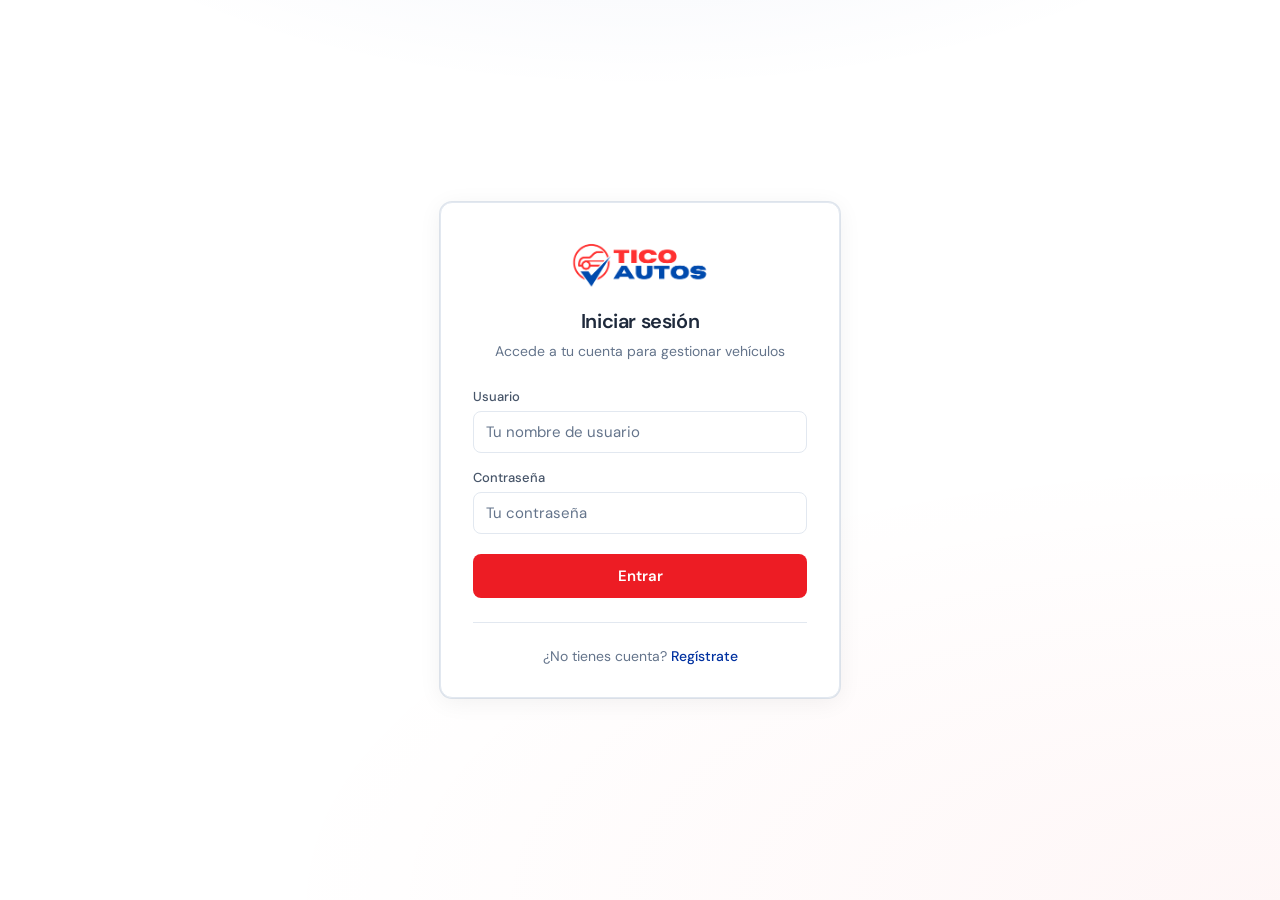
==== index.html @ fa7a58cb "feat: separar módulos de vehículos por funcionalidad" ====
<!DOCTYPE html>
<html lang="es">
<head>
  <meta charset="UTF-8">
  <meta name="viewport" content="width=device-width, initial-scale=1">

  <title>TicoAutos - Inicio</title>
  
  <link rel="stylesheet" href="css/styles.css">
  <script>
    (function () {
      const token = localStorage.getItem('authToken');
      if (!token) {
        window.location.replace('pages/login.html');
      }
    })();
  </script>
  
</head>
<body>
  <div class="app-shell">
    <header class="app-header">
      <div class="app-header-inner">
        <a href="index.html" class="app-brand">
          <img src="assets/TicoAutos_Logo.png" alt="TicoAutos" class="app-brand-logo">
        </a>
        <nav class="app-nav" id="appNav">
          <a href="index.html" class="nav-active">Inicio</a>
          <a href="pages/crear-vehiculo.html">Crear vehículo</a>
          <a href="pages/registro.html">Registro</a>
          <a href="pages/login.html">Iniciar sesión</a>
        </nav>
      </div>
    </header>

    <main class="app-main dashboard-main">
      <section class="dashboard-hero">
        <h1 class="dashboard-hero-title">Bienvenido a TicoAutos</h1>
        <p class="dashboard-hero-subtitle">
          Gestiona tu flota de vehículos de forma sencilla. Registra marcas y modelos,
          consulta el listado y mantén todo organizado en un solo lugar.
        </p>
        <a href="pages/crear-vehiculo.html" class="btn btn-primary btn-cta">
          Crear vehículo
        </a>
      </section>

      <section class="dashboard-cards">
        <div class="dashboard-card">
          <div class="dashboard-card-icon" aria-hidden="true">🚗</div>
          <h3 class="dashboard-card-title">Vehículos</h3>
          <p class="dashboard-card-desc">Registra y consulta todos tus vehículos desde un solo lugar.</p>
          <a href="pages/vehiculos.html" class="dashboard-card-link">Ir a vehículos →</a>
        </div>
        <div class="dashboard-card">
          <div class="dashboard-card-icon" aria-hidden="true">📋</div>
          <h3 class="dashboard-card-title">Listado</h3>
          <p class="dashboard-card-desc">Revisa el listado completo de vehículos registrados.</p>
          <a href="pages/listado.html" class="dashboard-card-link">Ver listado →</a>
        </div>
        <div class="dashboard-card">
          <div class="dashboard-card-icon" aria-hidden="true">➕</div>
          <h3 class="dashboard-card-title">Agregar nuevo</h3>
          <p class="dashboard-card-desc">Añade un vehículo indicando marca y modelo.</p>
          <a href="pages/crear-vehiculo.html" class="dashboard-card-link">Crear vehículo →</a>
        </div>
      </section>

      <section class="dashboard-info card">
        <h2 class="card-title">¿Cómo empezar?</h2>
        <ol class="dashboard-steps">
          <li><strong>Inicia sesión</strong> o regístrate si aún no tienes cuenta.</li>
          <li>Entra en <strong>Crear vehículo</strong> desde el menú o el botón de arriba.</li>
          <li>Completa marca y modelo y guarda. Tu vehículo aparecerá en el listado.</li>
        </ol>
      </section>
    </main>
  </div>

  <script>
    document.addEventListener('DOMContentLoaded', () => {
      const authToken = localStorage.getItem('authToken');
      const authUser = localStorage.getItem('authUser');
      const nav = document.getElementById('appNav');
      if (authToken && authUser) {
        nav.innerHTML = '<a href="index.html" class="nav-active">Inicio</a><a href="pages/crear-vehiculo.html">Crear vehículo</a><a href="#" id="logoutLink" class="nav-logout">Cerrar sesión</a>';
        document.getElementById('logoutLink').addEventListener('click', e => {
          e.preventDefault();
          localStorage.removeItem('authUser');
          localStorage.removeItem('authToken');
          window.location.href = 'pages/login.html';
        });
      } else {
        localStorage.removeItem('authUser');
        localStorage.removeItem('authToken');
        window.location.replace('pages/login.html');
      }
    });
  </script>
</body>
</html>
---- css/styles.css ----
@import url('https://fonts.googleapis.com/css2?family=DM+Sans:ital,opsz,wght@0,9..40,300;0,9..40,400;0,9..40,500;0,9..40,600;0,9..40,700&display=swap');

:root {
  /* Logo: rojo #ed1c24, azul #0031a0 */
  --bg-page: #ffffff;
  --bg-surface: #ffffff;
  --bg-elevated: #f8fafc;
  --text-primary: #1e293b;
  --text-secondary: #475569;
  --text-muted: #64748b;
  --accent: #ed1c24;
  --accent-hover: #c4181e;
  --accent-blue: #0031a0;
  --accent-blue-hover: #002670;
  --accent-muted: rgba(237, 28, 36, 0.1);
  --accent-blue-muted: rgba(0, 49, 160, 0.08);
  --border: #e2e8f0;
  --border-focus: #0031a0;
  --shadow-sm: 0 1px 3px rgba(0, 0, 0, 0.06);
  --shadow-md: 0 4px 12px rgba(0, 0, 0, 0.08);
  --radius-sm: 6px;
  --radius-md: 10px;
  --radius-lg: 14px;
  --font-sans: 'DM Sans', -apple-system, BlinkMacSystemFont, sans-serif;
}

*,
*::before,
*::after {
  box-sizing: border-box;
}

body {
  margin: 0;
  font-family: var(--font-sans);
  font-size: 15px;
  line-height: 1.5;
  color: var(--text-primary);
  background-color: var(--bg-page);
  min-height: 100vh;
  -webkit-font-smoothing: antialiased;
}

/* ----- App shell ----- */
.app-shell {
  display: flex;
  flex-direction: column;
  min-height: 100vh;
}

/* ----- Header / Nav ----- */
.app-header {
  background: var(--bg-surface);
  border-bottom: 1px solid var(--border);
  padding: 0.75rem 1.5rem;
  position: sticky;
  top: 0;
  z-index: 100;
  box-shadow: var(--shadow-sm);
}

.app-header-inner {
  max-width: 1200px;
  margin: 0 auto;
  display: flex;
  align-items: center;
  justify-content: space-between;
}

.app-brand {
  display: flex;
  align-items: center;
  text-decoration: none;
}

.app-brand-logo {
  height: 40px;
  width: auto;
  display: block;
  object-fit: contain;
}

.app-brand:hover .app-brand-logo {
  opacity: 0.9;
}

.app-nav {
  display: flex;
  align-items: center;
  gap: 0.25rem;
}

.app-nav a {
  color: var(--text-secondary);
  text-decoration: none;
  padding: 0.5rem 0.75rem;
  border-radius: var(--radius-sm);
  font-size: 0.9rem;
  font-weight: 500;
  transition: color 0.15s, background 0.15s;
}

.app-nav a:hover {
  color: var(--accent-blue);
  background: var(--accent-blue-muted);
}

.app-nav .nav-logout {
  color: var(--text-muted);
}

.app-nav .nav-logout:hover {
  color: #f87171;
  background: rgba(248, 113, 113, 0.12);
}

/* ----- Main content ----- */
.app-main {
  flex: 1;
  max-width: 1200px;
  margin: 0 auto;
  width: 100%;
  padding: 1.5rem;
}

/* ----- Page title ----- */
.page-title {
  font-size: 1.5rem;
  font-weight: 600;
  color: var(--text-primary);
  margin: 0 0 1.5rem;
  letter-spacing: -0.02em;
}

/* ----- Cards ----- */
.card {
  background: var(--bg-surface);
  border-radius: var(--radius-md);
  border: 1px solid var(--border);
  box-shadow: var(--shadow-sm);
  padding: 1.5rem;
  margin-bottom: 1.5rem;
}

.card-title {
  font-size: 1rem;
  font-weight: 600;
  color: var(--text-primary);
  margin: 0 0 1rem;
}

/* ----- Forms ----- */
.form-group {
  margin-bottom: 1rem;
}

.form-group:last-of-type {
  margin-bottom: 1.25rem;
}

.form-label {
  display: block;
  font-size: 0.8125rem;
  font-weight: 500;
  color: var(--text-secondary);
  margin-bottom: 0.375rem;
}

.form-input,
.form-select {
  width: 100%;
  padding: 0.625rem 0.75rem;
  font-family: inherit;
  font-size: 0.9375rem;
  color: var(--text-primary);
  background: var(--bg-page);
  border: 1px solid var(--border);
  border-radius: var(--radius-sm);
  transition: border-color 0.15s, box-shadow 0.15s;
}

.form-input:hover,
.form-select:hover {
  border-color: #94a3b8;
}

.form-input:focus,
.form-select:focus {
  outline: none;
  border-color: var(--border-focus);
  box-shadow: 0 0 0 3px var(--accent-blue-muted);
}

.form-input::placeholder {
  color: var(--text-muted);
}

.btn {
  display: inline-flex;
  align-items: center;
  justify-content: center;
  padding: 0.625rem 1rem;
  font-family: inherit;
  font-size: 0.9375rem;
  font-weight: 500;
  border: none;
  border-radius: var(--radius-sm);
  cursor: pointer;
  transition: background 0.15s, transform 0.05s;
}

.btn:active {
  transform: scale(0.98);
}

.btn-primary {
  background: var(--accent);
  color: #fff;
  width: 100%;
  font-weight: 600;
}

.btn-primary:hover {
  background: var(--accent-hover);
}

.btn-danger {
  background: #dc2626;
  color: #fff;
}

.btn-danger:hover {
  background: #b91c1c;
}

.btn-secondary {
  background: var(--accent-blue);
  color: #fff;
}

.btn-secondary:hover {
  background: var(--accent-blue-hover);
}

.btn-sm {
  width: auto;
  padding: 0.4rem 0.7rem;
  font-size: 0.8rem;
}

/* ----- Lista de autos ----- */
.autos-list {
  list-style: none;
  padding: 0;
  margin: 0;
}

.autos-list li {
  display: flex;
  align-items: center;
  justify-content: space-between;
  padding: 0.875rem 1rem;
  background: var(--bg-elevated);
  border: 1px solid var(--border);
  border-radius: var(--radius-sm);
  margin-bottom: 0.5rem;
  font-size: 0.9375rem;
  color: var(--text-primary);
  transition: border-color 0.15s, box-shadow 0.15s;
}

.auto-item {
  gap: 0.875rem;
}

.auto-actions {
  display: flex;
  align-items: center;
  gap: 0.5rem;
  flex-wrap: wrap;
}

.autos-list li:hover {
  border-color: rgba(0, 49, 160, 0.25);
  box-shadow: 0 0 0 1px var(--accent-blue-muted);
}

.autos-list li:last-child {
  margin-bottom: 0;
}

.autos-list .auto-info {
  font-weight: 500;
  color: var(--text-secondary);
}

.autos-list .auto-meta {
  display: block;
  font-size: 0.8125rem;
  color: var(--text-muted);
  margin-top: 0.2rem;
}

.auto-status {
  display: inline-block;
  margin-top: 0.375rem;
  padding: 0.15rem 0.5rem;
  border-radius: 999px;
  font-size: 0.75rem;
  font-weight: 600;
}

.status-available {
  color: #036b3f;
  background: rgba(22, 163, 74, 0.12);
}

.status-sold {
  color: #9f1239;
  background: rgba(244, 63, 94, 0.14);
}

.empty-state {
  text-align: center;
  padding: 2rem;
  color: var(--text-muted);
  font-size: 0.9375rem;
  border: 1px dashed var(--border);
  border-radius: var(--radius-md);
  background: var(--bg-page);
}

/* ----- Nav active ----- */
.app-nav a.nav-active {
  color: var(--accent-blue);
  background: var(--accent-blue-muted);
}

.section-hint {
  margin: -0.25rem 0 1rem;
  font-size: 0.8125rem;
  color: var(--text-muted);
}

.form-feedback {
  margin: 0 0 0.875rem;
  min-height: 1.25rem;
  font-size: 0.8125rem;
  color: var(--accent);
}

/* ----- Dashboard ----- */
.dashboard-main {
  padding-top: 0.5rem;
}

.dashboard-hero {
  text-align: center;
  padding: 2.5rem 1rem 2rem;
  margin-bottom: 2rem;
  background: linear-gradient(180deg, var(--bg-elevated) 0%, var(--bg-page) 100%);
  border-radius: var(--radius-lg);
  border: 1px solid var(--border);
}

.dashboard-hero-title {
  font-size: 1.75rem;
  font-weight: 700;
  color: var(--text-primary);
  margin: 0 0 0.75rem;
  letter-spacing: -0.03em;
}

.dashboard-hero-subtitle {
  font-size: 1rem;
  color: var(--text-secondary);
  max-width: 520px;
  margin: 0 auto 1.5rem;
  line-height: 1.6;
}

.btn-cta {
  width: auto;
  padding: 0.75rem 1.5rem;
  font-size: 1rem;
}

.dashboard-cards {
  display: grid;
  grid-template-columns: repeat(auto-fit, minmax(240px, 1fr));
  gap: 1.25rem;
  margin-bottom: 2rem;
}

.dashboard-card {
  background: var(--bg-surface);
  border: 1px solid var(--border);
  border-radius: var(--radius-md);
  padding: 1.5rem;
  box-shadow: var(--shadow-sm);
  transition: border-color 0.15s, box-shadow 0.15s;
}

.dashboard-card:hover {
  border-color: var(--accent-blue);
  box-shadow: var(--shadow-md);
}

.dashboard-card-icon {
  font-size: 2rem;
  margin-bottom: 0.75rem;
}

.dashboard-card-title {
  font-size: 1.0625rem;
  font-weight: 600;
  color: var(--text-primary);
  margin: 0 0 0.5rem;
}

.dashboard-card-desc {
  font-size: 0.875rem;
  color: var(--text-secondary);
  margin: 0 0 1rem;
  line-height: 1.5;
}

.dashboard-card-link {
  font-size: 0.875rem;
  font-weight: 500;
  color: var(--accent-blue);
  text-decoration: none;
}

.dashboard-card-link:hover {
  text-decoration: underline;
}

.dashboard-steps {
  margin: 0;
  padding-left: 1.25rem;
  color: var(--text-secondary);
  line-height: 1.8;
}

.dashboard-steps li {
  margin-bottom: 0.5rem;
}

/* ----- Form row (grid) ----- */
.form-row {
  display: grid;
  grid-template-columns: 1fr 1fr;
  gap: 1rem;
}

@media (max-width: 520px) {
  .form-row {
    grid-template-columns: 1fr;
  }
}
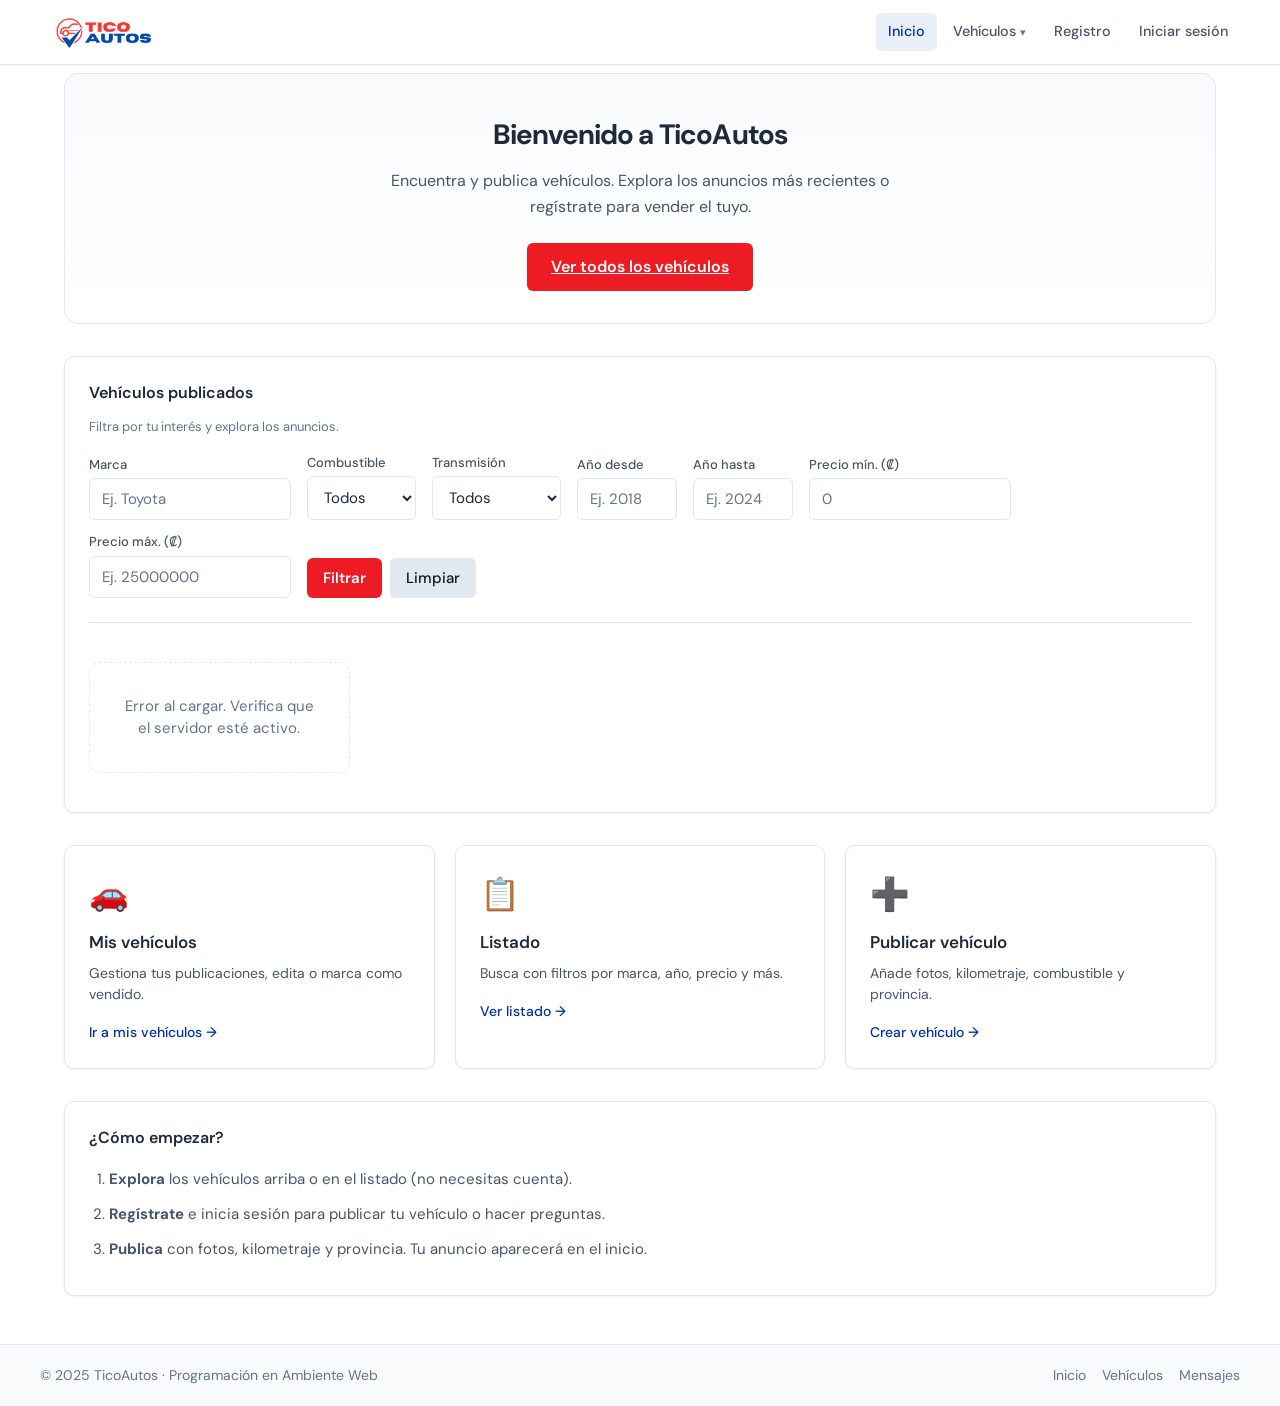
==== commit 11f318b4: "Primer commit: Agrega archivos nuevos para la interfaz grafica y estilos" ====
--- a/index.html
+++ b/index.html
@@ -7,15 +7,6 @@
   <title>TicoAutos - Inicio</title>
   
   <link rel="stylesheet" href="css/styles.css">
-  <script>
-    (function () {
-      const token = localStorage.getItem('authToken');
-      if (!token) {
-        window.location.replace('pages/login.html');
-      }
-    })();
-  </script>
-  
 </head>
 <body>
   <div class="app-shell">
@@ -24,12 +15,7 @@
         <a href="index.html" class="app-brand">
           <img src="assets/TicoAutos_Logo.png" alt="TicoAutos" class="app-brand-logo">
         </a>
-        <nav class="app-nav" id="appNav">
-          <a href="index.html" class="nav-active">Inicio</a>
-          <a href="pages/crear-vehiculo.html">Crear vehículo</a>
-          <a href="pages/registro.html">Registro</a>
-          <a href="pages/login.html">Iniciar sesión</a>
-        </nav>
+        <nav class="app-nav" id="appNav"></nav>
       </div>
     </header>
 
@@ -37,31 +23,89 @@
       <section class="dashboard-hero">
         <h1 class="dashboard-hero-title">Bienvenido a TicoAutos</h1>
         <p class="dashboard-hero-subtitle">
-          Gestiona tu flota de vehículos de forma sencilla. Registra marcas y modelos,
-          consulta el listado y mantén todo organizado en un solo lugar.
+          Encuentra y publica vehículos. Explora los anuncios más recientes o regístrate para vender el tuyo.
         </p>
-        <a href="pages/crear-vehiculo.html" class="btn btn-primary btn-cta">
-          Crear vehículo
-        </a>
+        <a href="pages/listado.html" class="btn btn-primary btn-cta" id="heroCta">Ver todos los vehículos</a>
+      </section>
+
+      <section class="dashboard-vehicles card">
+        <h2 class="card-title">Vehículos publicados</h2>
+        <p class="section-hint">Filtra por tu interés y explora los anuncios.</p>
+
+        <div class="dashboard-filters" id="dashboardFilters">
+          <form id="filterForm" class="dashboard-filters-form">
+            <div class="dashboard-filters-row">
+              <div class="form-group">
+                <label class="form-label" for="fMarca">Marca</label>
+                <input type="text" id="fMarca" class="form-input" placeholder="Ej. Toyota">
+              </div>
+              <div class="form-group">
+                <label class="form-label" for="fCombustible">Combustible</label>
+                <select id="fCombustible" class="form-select">
+                  <option value="">Todos</option>
+                  <option value="gasolina">Gasolina</option>
+                  <option value="diesel">Diesel</option>
+                  <option value="hibrido">Híbrido</option>
+                  <option value="electrico">Eléctrico</option>
+                </select>
+              </div>
+              <div class="form-group">
+                <label class="form-label" for="fTransmision">Transmisión</label>
+                <select id="fTransmision" class="form-select">
+                  <option value="">Todos</option>
+                  <option value="automatico">Automático</option>
+                  <option value="manual">Manual</option>
+                </select>
+              </div>
+              <div class="form-group">
+                <label class="form-label" for="fMinAnio">Año desde</label>
+                <input type="number" id="fMinAnio" class="form-input" placeholder="Ej. 2018" min="1900" max="2100">
+              </div>
+              <div class="form-group">
+                <label class="form-label" for="fMaxAnio">Año hasta</label>
+                <input type="number" id="fMaxAnio" class="form-input" placeholder="Ej. 2024" min="1900" max="2100">
+              </div>
+              <div class="form-group">
+                <label class="form-label" for="fMinPrecio">Precio mín. (₡)</label>
+                <input type="number" id="fMinPrecio" class="form-input" placeholder="0" min="0">
+              </div>
+              <div class="form-group">
+                <label class="form-label" for="fMaxPrecio">Precio máx. (₡)</label>
+                <input type="number" id="fMaxPrecio" class="form-input" placeholder="Ej. 25000000" min="0">
+              </div>
+              <div class="form-group dashboard-filters-actions">
+                <button type="submit" class="btn btn-primary">Filtrar</button>
+                <button type="button" id="clearFiltersBtn" class="btn btn-light">Limpiar</button>
+              </div>
+            </div>
+          </form>
+        </div>
+
+        <div id="vehiculosInicio" class="dashboard-vehicles-grid">
+          <p class="dashboard-vehicles-loading" id="vehiculosInicioLoading">Cargando vehículos...</p>
+        </div>
+        <p class="dashboard-vehicles-more" id="vehiculosInicioMore" style="display: none;">
+          <a href="pages/listado.html" class="btn btn-light">Ver listado completo</a>
+        </p>
       </section>
 
       <section class="dashboard-cards">
         <div class="dashboard-card">
           <div class="dashboard-card-icon" aria-hidden="true">🚗</div>
-          <h3 class="dashboard-card-title">Vehículos</h3>
-          <p class="dashboard-card-desc">Registra y consulta todos tus vehículos desde un solo lugar.</p>
-          <a href="pages/vehiculos.html" class="dashboard-card-link">Ir a vehículos →</a>
+          <h3 class="dashboard-card-title">Mis vehículos</h3>
+          <p class="dashboard-card-desc">Gestiona tus publicaciones, edita o marca como vendido.</p>
+          <a href="pages/vehiculos.html" class="dashboard-card-link">Ir a mis vehículos →</a>
         </div>
         <div class="dashboard-card">
           <div class="dashboard-card-icon" aria-hidden="true">📋</div>
           <h3 class="dashboard-card-title">Listado</h3>
-          <p class="dashboard-card-desc">Revisa el listado completo de vehículos registrados.</p>
+          <p class="dashboard-card-desc">Busca con filtros por marca, año, precio y más.</p>
           <a href="pages/listado.html" class="dashboard-card-link">Ver listado →</a>
         </div>
         <div class="dashboard-card">
           <div class="dashboard-card-icon" aria-hidden="true">➕</div>
-          <h3 class="dashboard-card-title">Agregar nuevo</h3>
-          <p class="dashboard-card-desc">Añade un vehículo indicando marca y modelo.</p>
+          <h3 class="dashboard-card-title">Publicar vehículo</h3>
+          <p class="dashboard-card-desc">Añade fotos, kilometraje, combustible y provincia.</p>
           <a href="pages/crear-vehiculo.html" class="dashboard-card-link">Crear vehículo →</a>
         </div>
       </section>
@@ -69,33 +113,153 @@
       <section class="dashboard-info card">
         <h2 class="card-title">¿Cómo empezar?</h2>
         <ol class="dashboard-steps">
-          <li><strong>Inicia sesión</strong> o regístrate si aún no tienes cuenta.</li>
-          <li>Entra en <strong>Crear vehículo</strong> desde el menú o el botón de arriba.</li>
-          <li>Completa marca y modelo y guarda. Tu vehículo aparecerá en el listado.</li>
+          <li><strong>Explora</strong> los vehículos arriba o en el listado (no necesitas cuenta).</li>
+          <li><strong>Regístrate</strong> e inicia sesión para publicar tu vehículo o hacer preguntas.</li>
+          <li><strong>Publica</strong> con fotos, kilometraje y provincia. Tu anuncio aparecerá en el inicio.</li>
         </ol>
       </section>
     </main>
+
+    <footer class="app-footer">
+      <div class="app-footer-inner">
+        <p class="app-footer-copy">© 2025 TicoAutos · Programación en Ambiente Web</p>
+        <div class="app-footer-links">
+          <a href="index.html">Inicio</a>
+          <a href="pages/listado.html">Vehículos</a>
+          <a href="pages/inbox.html">Mensajes</a>
+        </div>
+      </div>
+    </footer>
   </div>
 
   <script>
+    const API_BASE = 'http://localhost:3000/api';
+    const API_ORIGIN = 'http://localhost:3000';
+    const AUTH_TOKEN_KEY = 'authToken';
+    const AUTH_USER_KEY = 'authUser';
+
     document.addEventListener('DOMContentLoaded', () => {
-      const authToken = localStorage.getItem('authToken');
-      const authUser = localStorage.getItem('authUser');
+      const authToken = localStorage.getItem(AUTH_TOKEN_KEY);
+      const authUser = localStorage.getItem(AUTH_USER_KEY);
       const nav = document.getElementById('appNav');
+      const heroCta = document.getElementById('heroCta');
+
+      const logoutIcon = '<svg xmlns="http://www.w3.org/2000/svg" width="20" height="20" viewBox="0 0 24 24" fill="none" stroke="currentColor" stroke-width="2" stroke-linecap="round" stroke-linejoin="round"><path d="M9 21H5a2 2 0 0 1-2-2V5a2 2 0 0 1 2-2h4"/><polyline points="16 17 21 12 16 7"/><line x1="21" y1="12" x2="9" y2="12"/></svg>';
       if (authToken && authUser) {
-        nav.innerHTML = '<a href="index.html" class="nav-active">Inicio</a><a href="pages/crear-vehiculo.html">Crear vehículo</a><a href="#" id="logoutLink" class="nav-logout">Cerrar sesión</a>';
+        nav.innerHTML = '<a href="index.html" class="nav-active">Inicio</a><div class="nav-dropdown"><span class="nav-dropdown-trigger">Vehículos</span><div class="nav-dropdown-menu"><a href="pages/vehiculos.html">Mis vehículos</a><a href="pages/crear-vehiculo.html">Crear vehículo</a><a href="pages/listado.html">Ver listado</a></div></div><a href="pages/inbox.html">Mensajes</a><a href="pages/perfil.html">Mi perfil</a><a href="#" id="logoutLink" class="nav-logout" title="Cerrar sesión" aria-label="Cerrar sesión">' + logoutIcon + '</a>';
+        if (heroCta) { heroCta.textContent = 'Crear vehículo'; heroCta.href = 'pages/crear-vehiculo.html'; }
         document.getElementById('logoutLink').addEventListener('click', e => {
           e.preventDefault();
-          localStorage.removeItem('authUser');
-          localStorage.removeItem('authToken');
+          localStorage.removeItem(AUTH_USER_KEY);
+          localStorage.removeItem(AUTH_TOKEN_KEY);
           window.location.href = 'pages/login.html';
         });
       } else {
-        localStorage.removeItem('authUser');
-        localStorage.removeItem('authToken');
-        window.location.replace('pages/login.html');
+        nav.innerHTML = '<a href="index.html" class="nav-active">Inicio</a><div class="nav-dropdown"><span class="nav-dropdown-trigger">Vehículos</span><div class="nav-dropdown-menu"><a href="pages/listado.html">Ver listado</a></div></div><a href="pages/registro.html">Registro</a><a href="pages/login.html">Iniciar sesión</a>';
       }
+
+      document.getElementById('filterForm').addEventListener('submit', function(e) {
+        e.preventDefault();
+        loadVehiculosInicio();
+      });
+      document.getElementById('clearFiltersBtn').addEventListener('click', function() {
+        document.getElementById('fMarca').value = '';
+        document.getElementById('fCombustible').value = '';
+        document.getElementById('fTransmision').value = '';
+        document.getElementById('fMinAnio').value = '';
+        document.getElementById('fMaxAnio').value = '';
+        document.getElementById('fMinPrecio').value = '';
+        document.getElementById('fMaxPrecio').value = '';
+        loadVehiculosInicio();
+      });
+
+      loadVehiculosInicio();
     });
+
+    function getFilterParams() {
+      const marca = document.getElementById('fMarca').value.trim();
+      const combustible = document.getElementById('fCombustible').value.trim();
+      const transmision = document.getElementById('fTransmision').value.trim();
+      const minAnio = document.getElementById('fMinAnio').value.trim();
+      const maxAnio = document.getElementById('fMaxAnio').value.trim();
+      const minPrecio = document.getElementById('fMinPrecio').value.trim();
+      const maxPrecio = document.getElementById('fMaxPrecio').value.trim();
+      const params = new URLSearchParams();
+      params.set('limit', '12');
+      params.set('page', '1');
+      if (marca) params.set('marca', marca);
+      if (combustible) params.set('tipoCombustible', combustible);
+      if (transmision) params.set('tipoTransmision', transmision);
+      if (minAnio) params.set('minAnio', minAnio);
+      if (maxAnio) params.set('maxAnio', maxAnio);
+      if (minPrecio) params.set('minPrecio', minPrecio);
+      if (maxPrecio) params.set('maxPrecio', maxPrecio);
+      return params.toString();
+    }
+
+    function escapeHtml(s) {
+      if (!s) return '';
+      const div = document.createElement('div');
+      div.textContent = s;
+      return div.innerHTML;
+    }
+
+    function formatNumber(n) {
+      if (n == null) return '0';
+      return Number(n).toLocaleString('es-CR');
+    }
+
+    async function loadVehiculosInicio() {
+      const container = document.getElementById('vehiculosInicio');
+      const more = document.getElementById('vehiculosInicioMore');
+      if (!container) return;
+
+      container.innerHTML = '<p class="dashboard-vehicles-loading" id="vehiculosInicioLoading">Cargando vehículos...</p>';
+      if (more) more.style.display = 'none';
+
+      const query = getFilterParams();
+      const url = API_BASE + '/autos' + (query ? '?' + query : '');
+
+      try {
+        const resp = await fetch(url);
+        const result = await resp.json().catch(() => ({}));
+        const loading = document.getElementById('vehiculosInicioLoading');
+        if (loading) loading.remove();
+
+        if (!resp.ok) {
+          container.innerHTML = '<p class="empty-state">No se pudieron cargar los vehículos. Comprueba que el backend esté en marcha.</p>';
+          return;
+        }
+        const autos = result.data || result.autos || [];
+
+        if (autos.length === 0) {
+          container.innerHTML = '<p class="empty-state">No hay vehículos que coincidan con los filtros. Prueba ampliando criterios o limpia los filtros.</p>';
+          return;
+        }
+
+        container.innerHTML = autos.map(auto => {
+          const id = auto._id || auto.id;
+          const fotoUrl = auto.fotos && auto.fotos[0] ? API_ORIGIN + auto.fotos[0] : null;
+          const owner = auto.owner_id?.nombre || auto.owner_id?.username || 'Anunciante';
+          return `<a href="pages/vehiculo.html?id=${id}" class="vehicle-card">
+            <div class="vehicle-card-img">${fotoUrl ? `<img src="${escapeHtml(fotoUrl)}" alt="">` : '<span class="vehicle-card-noimg">Sin foto</span>'}
+            </div>
+            <div class="vehicle-card-body">
+              <span class="vehicle-card-title">${escapeHtml(auto.marca || '')} ${escapeHtml(auto.modelo || '')}</span>
+              <span class="vehicle-card-meta">${auto.anio || ''} · ₡${formatNumber(auto.precio)} · ${escapeHtml(auto.estado || 'disponible')}</span>
+              <span class="vehicle-card-owner">${escapeHtml(String(owner))}</span>
+            </div>
+          </a>`;
+        }).join('');
+
+        if (autos.length >= 12 && more) more.style.display = 'block';
+      } catch (err) {
+        console.error(err);
+        const loading = document.getElementById('vehiculosInicioLoading');
+        if (loading) loading.remove();
+        container.innerHTML = '<p class="empty-state">Error al cargar. Verifica que el servidor esté activo.</p>';
+      }
+    }
   </script>
 </body>
 </html>
--- a/css/styles.css
+++ b/css/styles.css
@@ -107,11 +107,140 @@
 
 .app-nav .nav-logout {
   color: var(--text-muted);
+  display: inline-flex;
+  align-items: center;
+  justify-content: center;
+  padding: 0.5rem 0.75rem;
+  border: none;
+  background: transparent;
+  cursor: pointer;
+  font-size: 1.1rem;
+  border-radius: var(--radius-sm);
+  text-decoration: none;
+  transition: color 0.15s, background 0.15s;
 }
 
 .app-nav .nav-logout:hover {
   color: #f87171;
   background: rgba(248, 113, 113, 0.12);
+}
+
+.app-nav .nav-logout svg {
+  width: 1.25rem;
+  height: 1.25rem;
+  display: block;
+}
+
+/* ----- Nav dropdown (Vehículos) ----- */
+.nav-dropdown {
+  position: relative;
+}
+
+.nav-dropdown-trigger {
+  display: inline-flex;
+  align-items: center;
+  gap: 0.25rem;
+  color: var(--text-secondary);
+  text-decoration: none;
+  padding: 0.5rem 0.75rem;
+  border-radius: var(--radius-sm);
+  font-size: 0.9rem;
+  font-weight: 500;
+  font-family: inherit;
+  background: none;
+  border: none;
+  cursor: pointer;
+  transition: color 0.15s, background 0.15s;
+}
+
+.nav-dropdown-trigger:hover,
+.nav-dropdown:hover .nav-dropdown-trigger {
+  color: var(--accent-blue);
+  background: var(--accent-blue-muted);
+}
+
+.nav-dropdown-trigger::after {
+  content: '▾';
+  font-size: 0.7rem;
+  opacity: 0.8;
+}
+
+.nav-dropdown-menu {
+  position: absolute;
+  top: 100%;
+  left: 0;
+  min-width: 180px;
+  margin-top: 0.25rem;
+  padding: 0.35rem 0;
+  background: var(--bg-surface);
+  border: 1px solid var(--border);
+  border-radius: var(--radius-sm);
+  box-shadow: var(--shadow-md);
+  opacity: 0;
+  visibility: hidden;
+  transform: translateY(-4px);
+  transition: opacity 0.15s, visibility 0.15s, transform 0.15s;
+  z-index: 50;
+}
+
+.nav-dropdown:hover .nav-dropdown-menu {
+  opacity: 1;
+  visibility: visible;
+  transform: translateY(0);
+}
+
+.nav-dropdown-menu a {
+  display: block;
+  padding: 0.5rem 1rem;
+  color: var(--text-secondary);
+  text-decoration: none;
+  font-size: 0.9rem;
+  border-radius: 0;
+  background: none;
+}
+
+.nav-dropdown-menu a:hover {
+  background: var(--accent-blue-muted);
+  color: var(--accent-blue);
+}
+
+/* ----- Footer ----- */
+.app-footer {
+  margin-top: auto;
+  padding: 1.25rem 1.5rem;
+  background: var(--bg-elevated);
+  border-top: 1px solid var(--border);
+  font-size: 0.875rem;
+  color: var(--text-muted);
+}
+
+.app-footer-inner {
+  max-width: 1200px;
+  margin: 0 auto;
+  display: flex;
+  flex-wrap: wrap;
+  align-items: center;
+  justify-content: space-between;
+  gap: 0.75rem;
+}
+
+.app-footer-links {
+  display: flex;
+  align-items: center;
+  gap: 1rem;
+}
+
+.app-footer-links a {
+  color: var(--text-muted);
+  text-decoration: none;
+}
+
+.app-footer-links a:hover {
+  color: var(--accent-blue);
+}
+
+.app-footer-copy {
+  margin: 0;
 }
 
 /* ----- Main content ----- */
@@ -147,6 +276,25 @@
   font-weight: 600;
   color: var(--text-primary);
   margin: 0 0 1rem;
+}
+
+.card-title-row {
+  display: flex;
+  align-items: center;
+  justify-content: space-between;
+  flex-wrap: wrap;
+  gap: 0.5rem;
+  margin-bottom: 1rem;
+}
+
+.card-title-row .card-title {
+  margin: 0;
+}
+
+.card-title-actions {
+  display: flex;
+  align-items: center;
+  gap: 0.5rem;
 }
 
 /* ----- Forms ----- */
@@ -242,10 +390,63 @@
   background: var(--accent-blue-hover);
 }
 
+.btn-light {
+  background: #e2e8f0;
+  color: #0f172a;
+}
+
+.btn-light:hover {
+  background: #cbd5e1;
+}
+
 .btn-sm {
   width: auto;
   padding: 0.4rem 0.7rem;
   font-size: 0.8rem;
+}
+
+/* ----- Filtros y paginación (listado) ----- */
+.filters-form .form-row-wrap {
+  display: flex;
+  flex-wrap: wrap;
+  gap: 0 1.5rem;
+}
+
+.filters-form .form-group {
+  min-width: 120px;
+  flex: 0 1 auto;
+}
+
+.filters-form .form-group-actions {
+  display: flex;
+  align-items: flex-end;
+  gap: 0.5rem;
+  flex-basis: 100%;
+}
+
+.filters-form .form-group-actions .btn {
+  width: auto;
+}
+
+.pagination-nav {
+  margin-top: 1.25rem;
+  padding-top: 1rem;
+  border-top: 1px solid var(--border);
+  display: flex;
+  flex-wrap: wrap;
+  align-items: center;
+  justify-content: space-between;
+  gap: 0.75rem;
+}
+
+.pagination-info {
+  font-size: 0.875rem;
+  color: var(--text-muted);
+}
+
+.pagination-btns {
+  display: flex;
+  gap: 0.5rem;
 }
 
 /* ----- Lista de autos ----- */
@@ -320,6 +521,25 @@
   background: rgba(244, 63, 94, 0.14);
 }
 
+.status-reserved {
+  color: #b45309;
+  background: rgba(245, 158, 11, 0.14);
+}
+
+.auto-thumb {
+  width: 72px;
+  height: 56px;
+  object-fit: cover;
+  border-radius: var(--radius-sm);
+  flex-shrink: 0;
+}
+
+.auto-item-with-photo {
+  display: flex;
+  align-items: center;
+  gap: 0.875rem;
+}
+
 .empty-state {
   text-align: center;
   padding: 2rem;
@@ -347,6 +567,296 @@
   min-height: 1.25rem;
   font-size: 0.8125rem;
   color: var(--accent);
+}
+
+.form-hint {
+  display: block;
+  margin-top: 0.375rem;
+  font-size: 0.8125rem;
+  color: var(--text-muted);
+}
+
+/* ----- Detalle vehículo: galería y especificaciones ----- */
+.vehiculo-detail {
+  margin-top: 1rem;
+}
+
+.vehiculo-gallery {
+  display: flex;
+  flex-wrap: wrap;
+  gap: 0.5rem;
+  margin-bottom: 1rem;
+}
+
+.vehiculo-gallery-img {
+  width: 100%;
+  max-width: 280px;
+  height: 200px;
+  object-fit: cover;
+  border-radius: var(--radius-sm);
+  border: 1px solid var(--border);
+}
+
+.vehiculo-specs {
+  display: grid;
+  grid-template-columns: auto 1fr;
+  gap: 0.25rem 1.5rem;
+  font-size: 0.9375rem;
+  margin: 0;
+}
+
+.vehiculo-specs dt {
+  color: var(--text-muted);
+  font-weight: 500;
+}
+
+.vehiculo-specs dd {
+  margin: 0;
+  color: var(--text-primary);
+}
+
+.edit-fotos-actuales {
+  display: flex;
+  flex-wrap: wrap;
+  gap: 0.5rem;
+  margin-bottom: 0.5rem;
+}
+
+.edit-foto-thumb {
+  width: 80px;
+  height: 60px;
+  object-fit: cover;
+  border-radius: var(--radius-sm);
+  border: 1px solid var(--border);
+}
+
+.form-textarea {
+  width: 100%;
+  padding: 0.625rem 0.75rem;
+  font-family: inherit;
+  font-size: 0.9375rem;
+  color: var(--text-primary);
+  background: var(--bg-page);
+  border: 1px solid var(--border);
+  border-radius: var(--radius-sm);
+  resize: vertical;
+  transition: border-color 0.15s, box-shadow 0.15s;
+}
+
+.form-textarea:focus {
+  outline: none;
+  border-color: var(--border-focus);
+  box-shadow: 0 0 0 3px var(--accent-blue-muted);
+}
+
+.question-form {
+  margin-bottom: 1.25rem;
+}
+
+.conversation-private-notice {
+  padding: 1rem;
+  background: rgba(0, 49, 160, 0.06);
+  border: 1px solid rgba(0, 49, 160, 0.2);
+  border-radius: var(--radius-sm);
+  margin-bottom: 1rem;
+}
+.conversation-private-notice p {
+  margin: 0;
+  color: var(--text-secondary);
+  font-size: 0.9rem;
+}
+
+/* Avatares */
+.avatar {
+  width: 40px;
+  height: 40px;
+  border-radius: 50%;
+  object-fit: cover;
+  flex-shrink: 0;
+}
+.avatar-initials {
+  display: inline-flex;
+  align-items: center;
+  justify-content: center;
+  background: var(--accent-blue);
+  color: #fff;
+  font-size: 0.875rem;
+  font-weight: 700;
+}
+.conversation-row {
+  display: flex;
+  gap: 0.75rem;
+  align-items: flex-start;
+}
+.conversation-avatar {
+  flex-shrink: 0;
+}
+.conversation-body {
+  flex: 1;
+  min-width: 0;
+}
+
+/* Chips de sugerencias */
+.suggested-chips {
+  display: flex;
+  flex-wrap: wrap;
+  gap: 0.4rem;
+  margin-bottom: 0.5rem;
+}
+.suggested-chips.suggested-answers {
+  margin-bottom: 0.35rem;
+}
+.chip {
+  padding: 0.25rem 0.5rem;
+  font-size: 0.75rem;
+  border-radius: 999px;
+  border: 1px solid var(--border);
+  background: var(--bg-elevated);
+  color: var(--text-secondary);
+  cursor: pointer;
+  transition: background 0.15s, border-color 0.15s;
+}
+.chip:hover {
+  background: rgba(0, 49, 160, 0.08);
+  border-color: var(--accent-blue);
+  color: var(--accent-blue);
+}
+
+.conversation-list {
+  list-style: none;
+  margin: 0;
+  padding: 0;
+  display: grid;
+  gap: 0.75rem;
+}
+
+.conversation-list-with-avatars .conversation-item {
+  padding: 1rem;
+}
+
+.conversation-item {
+  border: 1px solid var(--border);
+  background: var(--bg-elevated);
+  border-radius: var(--radius-sm);
+  padding: 0.85rem;
+}
+
+.conversation-item-with-avatar .conversation-text {
+  margin-bottom: 0.25rem;
+}
+
+.conversation-head {
+  display: flex;
+  justify-content: space-between;
+  align-items: center;
+  gap: 0.5rem;
+  margin-bottom: 0.4rem;
+}
+
+.conversation-role {
+  font-size: 0.8125rem;
+  font-weight: 600;
+  color: var(--accent-blue);
+}
+
+.conversation-date {
+  font-size: 0.75rem;
+  color: var(--text-muted);
+}
+
+.conversation-text {
+  margin: 0 0 0.45rem;
+  color: var(--text-primary);
+  font-size: 0.9rem;
+}
+
+.conversation-meta {
+  margin: 0;
+  color: var(--text-secondary);
+  font-size: 0.78rem;
+}
+
+.pending-answer {
+  margin: 0.25rem 0 0;
+  color: #b45309;
+  font-size: 0.8125rem;
+}
+
+.answer-box {
+  margin-top: 0.55rem;
+  padding: 0.65rem;
+  border-radius: var(--radius-sm);
+  border: 1px solid rgba(0, 49, 160, 0.24);
+  background: rgba(0, 49, 160, 0.04);
+}
+.answer-box.answer-with-avatar .conversation-row {
+  margin-top: 0.25rem;
+}
+
+.answer-title {
+  margin: 0 0 0.35rem;
+  font-size: 0.78rem;
+  font-weight: 700;
+  color: var(--accent-blue);
+}
+
+.inbox-main {
+  max-width: 52rem;
+}
+.inbox-intro {
+  margin: -0.25rem 0 1rem;
+  color: var(--text-secondary);
+  font-size: 0.9rem;
+}
+.inbox-card {
+  margin-bottom: 1.5rem;
+}
+
+.inbox-list {
+  display: grid;
+  gap: 1rem;
+}
+
+.inbox-vehicle-block {
+  border: 1px solid var(--border);
+  border-radius: var(--radius-md);
+  padding: 1rem;
+  background: var(--bg-page);
+}
+
+.inbox-vehicle-title {
+  margin: 0 0 0.25rem;
+  font-size: 1rem;
+}
+
+.empty-inline {
+  border: 1px dashed var(--border);
+  border-radius: var(--radius-sm);
+  padding: 0.8rem;
+  color: var(--text-muted);
+  font-size: 0.8125rem;
+}
+
+.profile-avatar-row .form-label { display: block; margin-bottom: 0.5rem; }
+.profile-avatar-wrap {
+  display: flex;
+  align-items: center;
+  gap: 1rem;
+  flex-wrap: wrap;
+}
+.avatar-preview {
+  width: 56px;
+  height: 56px;
+  font-size: 1.25rem;
+}
+
+.inline-link {
+  color: var(--accent-blue);
+  text-decoration: none;
+}
+
+.inline-link:hover {
+  text-decoration: underline;
 }
 
 /* ----- Dashboard ----- */
@@ -385,6 +895,121 @@
   font-size: 1rem;
 }
 
+.dashboard-vehicles {
+  margin-bottom: 2rem;
+}
+
+.dashboard-filters {
+  margin-bottom: 1.5rem;
+  padding-bottom: 1.5rem;
+  border-bottom: 1px solid var(--border);
+}
+
+.dashboard-filters-form .dashboard-filters-row {
+  display: flex;
+  flex-wrap: wrap;
+  align-items: flex-end;
+  gap: 0.75rem 1rem;
+}
+
+.dashboard-filters-form .form-group {
+  margin-bottom: 0;
+  min-width: 100px;
+}
+
+.dashboard-filters-form .form-group label.form-label {
+  margin-bottom: 0.25rem;
+}
+
+.dashboard-filters-actions {
+  display: flex;
+  gap: 0.5rem;
+  align-items: center;
+}
+
+.dashboard-filters-actions .btn {
+  width: auto;
+}
+
+.dashboard-vehicles-grid {
+  display: grid;
+  grid-template-columns: repeat(auto-fill, minmax(220px, 1fr));
+  gap: 1.25rem;
+  min-height: 80px;
+}
+
+.dashboard-vehicles-loading {
+  grid-column: 1 / -1;
+  text-align: center;
+  color: var(--text-muted);
+  margin: 1rem 0;
+}
+
+.dashboard-vehicles-more {
+  margin: 1.25rem 0 0;
+  text-align: center;
+}
+
+.vehicle-card {
+  display: flex;
+  flex-direction: column;
+  text-decoration: none;
+  color: inherit;
+  background: var(--bg-elevated);
+  border: 1px solid var(--border);
+  border-radius: var(--radius-md);
+  overflow: hidden;
+  transition: border-color 0.15s, box-shadow 0.15s;
+}
+
+.vehicle-card:hover {
+  border-color: var(--accent-blue);
+  box-shadow: var(--shadow-md);
+}
+
+.vehicle-card-img {
+  aspect-ratio: 4/3;
+  background: var(--border);
+  display: flex;
+  align-items: center;
+  justify-content: center;
+  overflow: hidden;
+}
+
+.vehicle-card-img img {
+  width: 100%;
+  height: 100%;
+  object-fit: cover;
+}
+
+.vehicle-card-noimg {
+  font-size: 0.8125rem;
+  color: var(--text-muted);
+}
+
+.vehicle-card-body {
+  padding: 0.75rem 1rem;
+  display: flex;
+  flex-direction: column;
+  gap: 0.2rem;
+}
+
+.vehicle-card-title {
+  font-weight: 600;
+  font-size: 0.9375rem;
+  color: var(--text-primary);
+}
+
+.vehicle-card-meta {
+  font-size: 0.8125rem;
+  color: var(--text-secondary);
+}
+
+.vehicle-card-owner {
+  font-size: 0.75rem;
+  color: var(--text-muted);
+}
+
 .dashboard-cards {
   display: grid;
   grid-template-columns: repeat(auto-fit, minmax(240px, 1fr));
@@ -458,4 +1083,9 @@
   .form-row {
     grid-template-columns: 1fr;
   }
+
+  .conversation-head {
+    flex-direction: column;
+    align-items: flex-start;
+  }
 }
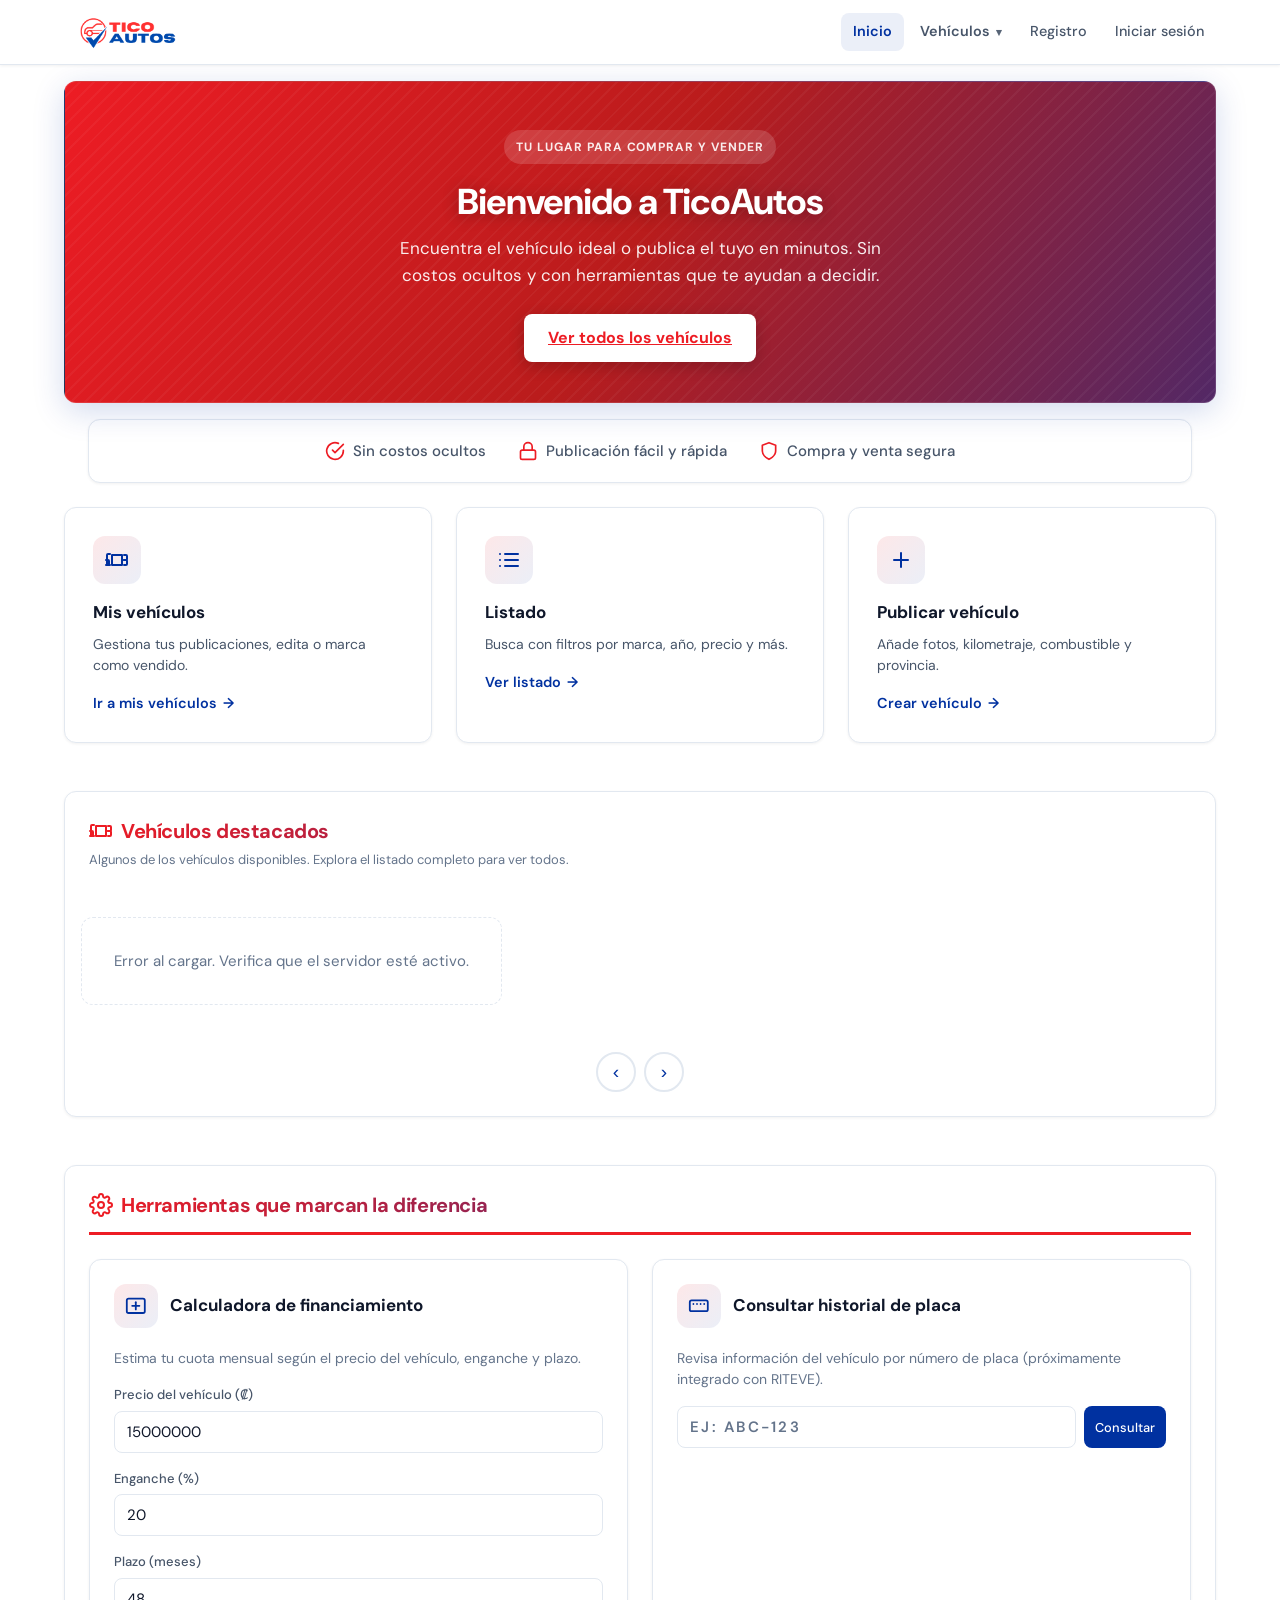
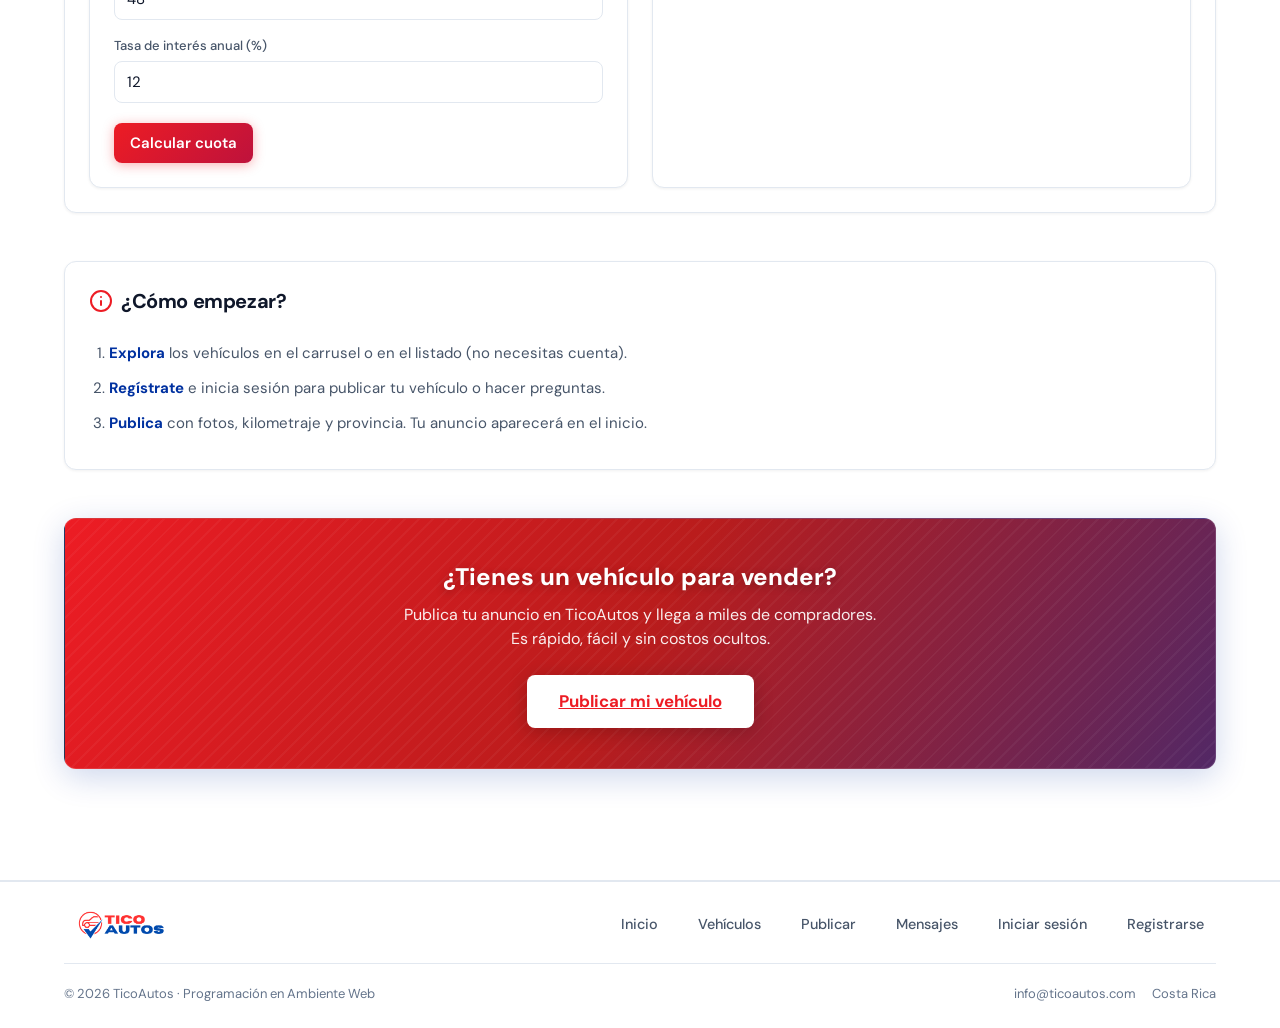
==== commit e989e023: "Otros cambios realizados en el proyecto" ====
--- a/index.html
+++ b/index.html
@@ -7,6 +7,7 @@
   <title>TicoAutos - Inicio</title>
   
   <link rel="stylesheet" href="css/styles.css">
+  <script src="js/config.js"></script>
 </head>
 <body>
   <div class="app-shell">
@@ -20,121 +21,215 @@
     </header>
 
     <main class="app-main dashboard-main">
-      <section class="dashboard-hero">
+      <section class="dashboard-hero hero-bg">
+        <span class="dashboard-hero-badge">Tu lugar para comprar y vender</span>
         <h1 class="dashboard-hero-title">Bienvenido a TicoAutos</h1>
         <p class="dashboard-hero-subtitle">
-          Encuentra y publica vehículos. Explora los anuncios más recientes o regístrate para vender el tuyo.
+          Encuentra el vehículo ideal o publica el tuyo en minutos. Sin costos ocultos y con herramientas que te ayudan a decidir.
         </p>
         <a href="pages/listado.html" class="btn btn-primary btn-cta" id="heroCta">Ver todos los vehículos</a>
       </section>
 
-      <section class="dashboard-vehicles card">
-        <h2 class="card-title">Vehículos publicados</h2>
-        <p class="section-hint">Filtra por tu interés y explora los anuncios.</p>
-
-        <div class="dashboard-filters" id="dashboardFilters">
-          <form id="filterForm" class="dashboard-filters-form">
-            <div class="dashboard-filters-row">
-              <div class="form-group">
-                <label class="form-label" for="fMarca">Marca</label>
-                <input type="text" id="fMarca" class="form-input" placeholder="Ej. Toyota">
-              </div>
-              <div class="form-group">
-                <label class="form-label" for="fCombustible">Combustible</label>
-                <select id="fCombustible" class="form-select">
-                  <option value="">Todos</option>
-                  <option value="gasolina">Gasolina</option>
-                  <option value="diesel">Diesel</option>
-                  <option value="hibrido">Híbrido</option>
-                  <option value="electrico">Eléctrico</option>
-                </select>
-              </div>
-              <div class="form-group">
-                <label class="form-label" for="fTransmision">Transmisión</label>
-                <select id="fTransmision" class="form-select">
-                  <option value="">Todos</option>
-                  <option value="automatico">Automático</option>
-                  <option value="manual">Manual</option>
-                </select>
-              </div>
-              <div class="form-group">
-                <label class="form-label" for="fMinAnio">Año desde</label>
-                <input type="number" id="fMinAnio" class="form-input" placeholder="Ej. 2018" min="1900" max="2100">
-              </div>
-              <div class="form-group">
-                <label class="form-label" for="fMaxAnio">Año hasta</label>
-                <input type="number" id="fMaxAnio" class="form-input" placeholder="Ej. 2024" min="1900" max="2100">
-              </div>
-              <div class="form-group">
-                <label class="form-label" for="fMinPrecio">Precio mín. (₡)</label>
-                <input type="number" id="fMinPrecio" class="form-input" placeholder="0" min="0">
-              </div>
-              <div class="form-group">
-                <label class="form-label" for="fMaxPrecio">Precio máx. (₡)</label>
-                <input type="number" id="fMaxPrecio" class="form-input" placeholder="Ej. 25000000" min="0">
-              </div>
-              <div class="form-group dashboard-filters-actions">
-                <button type="submit" class="btn btn-primary">Filtrar</button>
-                <button type="button" id="clearFiltersBtn" class="btn btn-light">Limpiar</button>
-              </div>
-            </div>
-          </form>
-        </div>
-
-        <div id="vehiculosInicio" class="dashboard-vehicles-grid">
-          <p class="dashboard-vehicles-loading" id="vehiculosInicioLoading">Cargando vehículos...</p>
-        </div>
-        <p class="dashboard-vehicles-more" id="vehiculosInicioMore" style="display: none;">
-          <a href="pages/listado.html" class="btn btn-light">Ver listado completo</a>
-        </p>
-      </section>
-
+      <!-- Barra de confianza con íconos -->
+      <section class="trust-bar" aria-label="Ventajas de TicoAutos">
+        <div class="trust-bar-inner">
+          <span class="trust-item">
+            <span class="icon icon--md" aria-hidden="true"><svg xmlns="http://www.w3.org/2000/svg" viewBox="0 0 24 24" stroke="currentColor" fill="none" stroke-width="2"><path d="M22 11.08V12a10 10 0 1 1-5.93-9.14"/><polyline points="22 4 12 14.01 9 11.01"/></svg></span>
+            Sin costos ocultos
+          </span>
+          <span class="trust-item">
+            <span class="icon icon--md" aria-hidden="true"><svg xmlns="http://www.w3.org/2000/svg" viewBox="0 0 24 24" stroke="currentColor" fill="none" stroke-width="2"><rect x="3" y="11" width="18" height="11" rx="2" ry="2"/><path d="M7 11V7a5 5 0 0 1 10 0v4"/></svg></span>
+            Publicación fácil y rápida
+          </span>
+          <span class="trust-item">
+            <span class="icon icon--md" aria-hidden="true"><svg xmlns="http://www.w3.org/2000/svg" viewBox="0 0 24 24" stroke="currentColor" fill="none" stroke-width="2"><path d="M12 22s8-4 8-10V5l-8-3-8 3v7c0 6 8 10 8 10z"/></svg></span>
+            Compra y venta segura
+          </span>
+        </div>
+      </section>
+
+      <!-- Atajos con íconos -->
       <section class="dashboard-cards">
         <div class="dashboard-card">
-          <div class="dashboard-card-icon" aria-hidden="true">🚗</div>
+          <div class="dashboard-card-icon" aria-hidden="true">
+            <span class="icon"><svg xmlns="http://www.w3.org/2000/svg" viewBox="0 0 24 24"><path d="M19 17h2c.6 0 1-.4 1-1v-3c0-.6-.4-1-1-1h-2M1 17h2c.6 0 1-.4 1-1v-3c0-.6-.4-1-1-1H1"/><path d="M5 17H3c-.6 0-1-.4-1-1V7c0-.6.4-1 1-1h2"/><path d="M19 7h2c.6 0 1 .4 1 1v3c0 .6-.4 1-1 1h-2"/><path d="M7 7h10v10H7z"/></svg></span>
+          </div>
           <h3 class="dashboard-card-title">Mis vehículos</h3>
           <p class="dashboard-card-desc">Gestiona tus publicaciones, edita o marca como vendido.</p>
-          <a href="pages/vehiculos.html" class="dashboard-card-link">Ir a mis vehículos →</a>
+          <a href="pages/vehiculos.html" class="dashboard-card-link">Ir a mis vehículos <span aria-hidden="true">→</span></a>
         </div>
         <div class="dashboard-card">
-          <div class="dashboard-card-icon" aria-hidden="true">📋</div>
+          <div class="dashboard-card-icon" aria-hidden="true">
+            <span class="icon"><svg xmlns="http://www.w3.org/2000/svg" viewBox="0 0 24 24"><line x1="8" y1="6" x2="21" y2="6"/><line x1="8" y1="12" x2="21" y2="12"/><line x1="8" y1="18" x2="21" y2="18"/><line x1="3" y1="6" x2="3.01" y2="6"/><line x1="3" y1="12" x2="3.01" y2="12"/><line x1="3" y1="18" x2="3.01" y2="18"/></svg></span>
+          </div>
           <h3 class="dashboard-card-title">Listado</h3>
           <p class="dashboard-card-desc">Busca con filtros por marca, año, precio y más.</p>
-          <a href="pages/listado.html" class="dashboard-card-link">Ver listado →</a>
+          <a href="pages/listado.html" class="dashboard-card-link">Ver listado <span aria-hidden="true">→</span></a>
         </div>
         <div class="dashboard-card">
-          <div class="dashboard-card-icon" aria-hidden="true">➕</div>
+          <div class="dashboard-card-icon" aria-hidden="true">
+            <span class="icon"><svg xmlns="http://www.w3.org/2000/svg" viewBox="0 0 24 24"><line x1="12" y1="5" x2="12" y2="19"/><line x1="5" y1="12" x2="19" y2="12"/></svg></span>
+          </div>
           <h3 class="dashboard-card-title">Publicar vehículo</h3>
           <p class="dashboard-card-desc">Añade fotos, kilometraje, combustible y provincia.</p>
-          <a href="pages/crear-vehiculo.html" class="dashboard-card-link">Crear vehículo →</a>
+          <a href="pages/crear-vehiculo.html" class="dashboard-card-link">Crear vehículo <span aria-hidden="true">→</span></a>
+        </div>
+      </section>
+
+      <!-- Carrusel -->
+      <section class="carousel-section card">
+        <div class="section-head">
+          <h2 class="card-title">
+            <span class="icon icon--md" aria-hidden="true"><svg xmlns="http://www.w3.org/2000/svg" viewBox="0 0 24 24" stroke="currentColor" fill="none" stroke-width="2"><path d="M19 17h2c.6 0 1-.4 1-1v-3c0-.6-.4-1-1-1h-2M1 17h2c.6 0 1-.4 1-1v-3c0-.6-.4-1-1-1H1"/><path d="M5 17H3c-.6 0-1-.4-1-1V7c0-.6.4-1 1-1h2"/><path d="M19 7h2c.6 0 1 .4 1 1v3c0 .6-.4 1-1 1h-2"/><path d="M7 7h10v10H7z"/></svg></span>
+            Vehículos destacados
+          </h2>
+          <p class="section-hint">Algunos de los vehículos disponibles. Explora el listado completo para ver todos.</p>
+        </div>
+        <div class="carousel-wrap">
+          <div id="vehiculosInicio" class="carousel-track" role="list">
+            <p class="dashboard-vehicles-loading" id="vehiculosInicioLoading">Cargando vehículos...</p>
+          </div>
+          <div class="carousel-nav" aria-label="Navegación del carrusel">
+            <button type="button" id="carouselPrev" aria-label="Anterior">‹</button>
+            <button type="button" id="carouselNext" aria-label="Siguiente">›</button>
+          </div>
+        </div>
+        <p class="dashboard-vehicles-more" id="vehiculosInicioMore" style="display: none;">
+          <a href="pages/listado.html" class="btn btn-secondary">Ver listado completo</a>
+        </p>
+      </section>
+
+      <!-- Herramientas que marcan la diferencia -->
+      <section class="tools-section card">
+        <h2 class="section-title">
+          <span class="icon icon--md" aria-hidden="true"><svg xmlns="http://www.w3.org/2000/svg" viewBox="0 0 24 24" stroke="currentColor" fill="none" stroke-width="2"><circle cx="12" cy="12" r="3"/><path d="M19.4 15a1.65 1.65 0 0 0 .33 1.82l.06.06a2 2 0 0 1 0 2.83 2 2 0 0 1-2.83 0l-.06-.06a1.65 1.65 0 0 0-1.82-.33 1.65 1.65 0 0 0-1 1.51V21a2 2 0 0 1-2 2 2 2 0 0 1-2-2v-.09A1.65 1.65 0 0 0 9 19.4a1.65 1.65 0 0 0-1.82.33l-.06.06a2 2 0 0 1-2.83 0 2 2 0 0 1 0-2.83l.06-.06a1.65 1.65 0 0 0 .33-1.82 1.65 1.65 0 0 0-1.51-1H3a2 2 0 0 1-2-2 2 2 0 0 1 2-2h.09A1.65 1.65 0 0 0 4.6 9a1.65 1.65 0 0 0-.33-1.82l-.06-.06a2 2 0 0 1 0-2.83 2 2 0 0 1 2.83 0l.06.06a1.65 1.65 0 0 0 1.82.33H9a1.65 1.65 0 0 0 1-1.51V3a2 2 0 0 1 2-2 2 2 0 0 1 2 2v.09a1.65 1.65 0 0 0 1 1.51 1.65 1.65 0 0 0 1.82-.33l.06-.06a2 2 0 0 1 2.83 0 2 2 0 0 1 0 2.83l-.06.06a1.65 1.65 0 0 0-.33 1.82V9a1.65 1.65 0 0 0 1.51 1H21a2 2 0 0 1 2 2 2 2 0 0 1-2 2h-.09a1.65 1.65 0 0 0-1.51 1z"/></svg></span>
+          Herramientas que marcan la diferencia
+        </h2>
+        <div class="tools-grid">
+          <!-- Calculadora de financiamiento -->
+          <div class="tool-card">
+            <div class="tool-card-header">
+              <div class="icon-wrap">
+                <span class="icon"><svg xmlns="http://www.w3.org/2000/svg" viewBox="0 0 24 24" stroke="currentColor" fill="none" stroke-width="2"><rect x="2" y="4" width="20" height="16" rx="2"/><path d="M12 8v8"/><path d="M8 12h8"/></svg></span>
+              </div>
+              <h3 class="tool-card-title">Calculadora de financiamiento</h3>
+            </div>
+            <p class="tool-card-desc">Estima tu cuota mensual según el precio del vehículo, enganche y plazo.</p>
+            <form id="calcFinancingForm" class="tool-form">
+              <div class="form-group">
+                <label class="form-label" for="calcPrecio">Precio del vehículo (₡)</label>
+                <input type="number" id="calcPrecio" class="form-input" placeholder="Ej: 15000000" min="1" value="15000000">
+              </div>
+              <div class="form-group">
+                <label class="form-label" for="calcEnganche">Enganche (%)</label>
+                <input type="number" id="calcEnganche" class="form-input" placeholder="20" min="0" max="100" value="20">
+              </div>
+              <div class="form-group">
+                <label class="form-label" for="calcPlazo">Plazo (meses)</label>
+                <input type="number" id="calcPlazo" class="form-input" placeholder="48" min="1" max="84" value="48">
+              </div>
+              <div class="form-group">
+                <label class="form-label" for="calcTasa">Tasa de interés anual (%)</label>
+                <input type="number" id="calcTasa" class="form-input" placeholder="12" min="0" step="0.1" value="12">
+              </div>
+              <button type="submit" class="btn btn-primary">Calcular cuota</button>
+            </form>
+            <div id="calcResult" class="tool-result" style="display: none;">
+              <p class="tool-result-title">Cuota mensual estimada</p>
+              <p class="tool-result-value" id="calcCuota">—</p>
+              <div class="tool-result-row"><span>Total a pagar</span><strong id="calcTotal">—</strong></div>
+              <div class="tool-result-row"><span>Total intereses</span><strong id="calcIntereses">—</strong></div>
+            </div>
+          </div>
+
+          <!-- Historial de placa -->
+          <div class="tool-card">
+            <div class="tool-card-header">
+              <div class="icon-wrap">
+                <span class="icon"><svg xmlns="http://www.w3.org/2000/svg" viewBox="0 0 24 24" stroke="currentColor" fill="none" stroke-width="2"><rect x="2" y="6" width="20" height="12" rx="2"/><path d="M6 10h.01"/><path d="M10 10h.01"/><path d="M14 10h.01"/><path d="M18 10h.01"/></svg></span>
+              </div>
+              <h3 class="tool-card-title">Consultar historial de placa</h3>
+            </div>
+            <p class="tool-card-desc">Revisa información del vehículo por número de placa (próximamente integrado con RITEVE).</p>
+            <div class="placa-input-wrap">
+              <input type="text" id="placaInput" class="form-input" placeholder="Ej: ABC-123" maxlength="7" aria-label="Número de placa">
+              <button type="button" id="placaConsultarBtn" class="btn btn-secondary btn-sm">Consultar</button>
+            </div>
+          </div>
         </div>
       </section>
 
       <section class="dashboard-info card">
-        <h2 class="card-title">¿Cómo empezar?</h2>
+        <div class="section-head">
+          <h2 class="card-title">
+            <span class="icon icon--md" aria-hidden="true"><svg xmlns="http://www.w3.org/2000/svg" viewBox="0 0 24 24" stroke="currentColor" fill="none" stroke-width="2"><circle cx="12" cy="12" r="10"/><path d="M12 16v-4"/><path d="M12 8h.01"/></svg></span>
+            ¿Cómo empezar?
+          </h2>
+        </div>
         <ol class="dashboard-steps">
-          <li><strong>Explora</strong> los vehículos arriba o en el listado (no necesitas cuenta).</li>
+          <li><strong>Explora</strong> los vehículos en el carrusel o en el listado (no necesitas cuenta).</li>
           <li><strong>Regístrate</strong> e inicia sesión para publicar tu vehículo o hacer preguntas.</li>
           <li><strong>Publica</strong> con fotos, kilometraje y provincia. Tu anuncio aparecerá en el inicio.</li>
         </ol>
       </section>
+
+      <!-- CTA: promoción para publicar vehículo (mismo fondo deportivo) -->
+      <section class="cta-publish hero-bg">
+        <h2 class="cta-publish-title">¿Tienes un vehículo para vender?</h2>
+        <p class="cta-publish-text">Publica tu anuncio en TicoAutos y llega a miles de compradores. Es rápido, fácil y sin costos ocultos.</p>
+        <a href="pages/crear-vehiculo.html" class="btn btn-primary">Publicar mi vehículo</a>
+      </section>
     </main>
+
+    <!-- Modal (historial placa / próximamente) -->
+    <div class="modal-overlay" id="modalPlaca" aria-hidden="true">
+      <div class="modal" role="dialog" aria-labelledby="modalPlacaTitle" aria-modal="true">
+        <div class="modal-header">
+          <h3 class="modal-title" id="modalPlacaTitle">
+            <span class="icon icon--sm"><svg xmlns="http://www.w3.org/2000/svg" viewBox="0 0 24 24" stroke="currentColor" fill="none" stroke-width="2"><rect x="2" y="6" width="20" height="12" rx="2"/></svg></span>
+            Consulta de placa
+          </h3>
+          <button type="button" class="modal-close" id="modalPlacaClose" aria-label="Cerrar">×</button>
+        </div>
+        <div class="modal-body">
+          <p>La consulta de historial por placa estará disponible pronto. Integraremos datos de RITEVE y otras fuentes para que puedas ver el historial del vehículo antes de comprar.</p>
+          <p>Mientras tanto, te recomendamos solicitar al vendedor el historial de mantenimiento y revisar el vehículo con un mecánico de confianza.</p>
+        </div>
+      </div>
+    </div>
+
+    <!-- Botón subir (aparece al hacer scroll) -->
+    <button type="button" class="back-to-top" id="backToTop" aria-label="Volver arriba" title="Volver arriba">↑</button>
 
     <footer class="app-footer">
       <div class="app-footer-inner">
-        <p class="app-footer-copy">© 2025 TicoAutos · Programación en Ambiente Web</p>
-        <div class="app-footer-links">
-          <a href="index.html">Inicio</a>
-          <a href="pages/listado.html">Vehículos</a>
-          <a href="pages/inbox.html">Mensajes</a>
+        <div class="app-footer-top">
+          <a href="index.html" class="app-footer-brand">
+            <img src="assets/TicoAutos_Logo.png" alt="TicoAutos" class="app-footer-logo">
+          </a>
+          <nav class="app-footer-nav" aria-label="Enlaces del sitio">
+            <a href="index.html">Inicio</a>
+            <a href="pages/listado.html">Vehículos</a>
+            <a href="pages/crear-vehiculo.html">Publicar</a>
+            <a href="pages/inbox.html">Mensajes</a>
+            <a href="pages/login.html">Iniciar sesión</a>
+            <a href="pages/registro.html">Registrarse</a>
+          </nav>
+        </div>
+        <div class="app-footer-bottom">
+          <p class="app-footer-copy">© 2026 TicoAutos · Programación en Ambiente Web</p>
+          <div class="app-footer-meta">
+            <span>info@ticoautos.com</span>
+            <span>Costa Rica</span>
+          </div>
         </div>
       </div>
     </footer>
   </div>
 
   <script>
-    const API_BASE = 'http://localhost:3000/api';
-    const API_ORIGIN = 'http://localhost:3000';
+    const API_BASE = window.APP_CONFIG.API_BASE;
+    const API_ORIGIN = window.APP_CONFIG.API_ORIGIN;
     const AUTH_TOKEN_KEY = 'authToken';
     const AUTH_USER_KEY = 'authUser';
 
@@ -158,42 +253,87 @@
         nav.innerHTML = '<a href="index.html" class="nav-active">Inicio</a><div class="nav-dropdown"><span class="nav-dropdown-trigger">Vehículos</span><div class="nav-dropdown-menu"><a href="pages/listado.html">Ver listado</a></div></div><a href="pages/registro.html">Registro</a><a href="pages/login.html">Iniciar sesión</a>';
       }
 
-      document.getElementById('filterForm').addEventListener('submit', function(e) {
+      const track = document.querySelector('.carousel-track');
+      document.getElementById('carouselPrev').addEventListener('click', () => {
+        if (track) track.scrollBy({ left: -280, behavior: 'smooth' });
+      });
+      document.getElementById('carouselNext').addEventListener('click', () => {
+        if (track) track.scrollBy({ left: 280, behavior: 'smooth' });
+      });
+
+      // Botón volver arriba
+      const backToTop = document.getElementById('backToTop');
+      if (backToTop) {
+        window.addEventListener('scroll', () => {
+          backToTop.classList.toggle('is-visible', window.scrollY > 400);
+        }, { passive: true });
+        backToTop.addEventListener('click', () => {
+          window.scrollTo({ top: 0, behavior: 'smooth' });
+        });
+      }
+
+      // Animaciones al entrar en viewport
+      const observerOptions = { threshold: 0.1, rootMargin: '0px 0px -40px 0px' };
+      const observer = new IntersectionObserver((entries) => {
+        entries.forEach(entry => {
+          if (entry.isIntersecting) entry.target.classList.add('is-visible');
+        });
+      }, observerOptions);
+      document.querySelectorAll('.carousel-section, .dashboard-info, .tools-section').forEach(el => {
+        el.classList.add('animate-on-scroll');
+        observer.observe(el);
+      });
+
+      // Calculadora de financiamiento
+      document.getElementById('calcFinancingForm').addEventListener('submit', function(e) {
         e.preventDefault();
-        loadVehiculosInicio();
-      });
-      document.getElementById('clearFiltersBtn').addEventListener('click', function() {
-        document.getElementById('fMarca').value = '';
-        document.getElementById('fCombustible').value = '';
-        document.getElementById('fTransmision').value = '';
-        document.getElementById('fMinAnio').value = '';
-        document.getElementById('fMaxAnio').value = '';
-        document.getElementById('fMinPrecio').value = '';
-        document.getElementById('fMaxPrecio').value = '';
-        loadVehiculosInicio();
+        const precio = Number(document.getElementById('calcPrecio').value) || 0;
+        const enganchePct = Number(document.getElementById('calcEnganche').value) || 0;
+        const plazo = Number(document.getElementById('calcPlazo').value) || 1;
+        const tasaAnual = Number(document.getElementById('calcTasa').value) || 0;
+        const montoFinanciado = precio * (1 - enganchePct / 100);
+        const r = (tasaAnual / 100) / 12;
+        const cuota = r <= 0
+          ? montoFinanciado / plazo
+          : montoFinanciado * (r * Math.pow(1 + r, plazo)) / (Math.pow(1 + r, plazo) - 1);
+        const total = cuota * plazo;
+        const intereses = total - montoFinanciado;
+        document.getElementById('calcCuota').textContent = '₡' + formatNumber(Math.round(cuota)) + ' / mes';
+        document.getElementById('calcTotal').textContent = '₡' + formatNumber(Math.round(total));
+        document.getElementById('calcIntereses').textContent = '₡' + formatNumber(Math.round(intereses));
+        document.getElementById('calcResult').style.display = 'block';
+      });
+
+      // Historial de placa: abrir modal
+      document.getElementById('placaConsultarBtn').addEventListener('click', function() {
+        const placa = document.getElementById('placaInput').value.trim();
+        document.getElementById('modalPlaca').classList.add('is-open');
+        document.getElementById('modalPlaca').setAttribute('aria-hidden', 'false');
+      });
+      document.getElementById('modalPlacaClose').addEventListener('click', function() {
+        document.getElementById('modalPlaca').classList.remove('is-open');
+        document.getElementById('modalPlaca').setAttribute('aria-hidden', 'true');
+      });
+      document.getElementById('modalPlaca').addEventListener('click', function(e) {
+        if (e.target === this) {
+          this.classList.remove('is-open');
+          this.setAttribute('aria-hidden', 'true');
+        }
+      });
+      document.addEventListener('keydown', function(e) {
+        if (e.key === 'Escape' && document.getElementById('modalPlaca').classList.contains('is-open')) {
+          document.getElementById('modalPlaca').classList.remove('is-open');
+          document.getElementById('modalPlaca').setAttribute('aria-hidden', 'true');
+        }
       });
 
       loadVehiculosInicio();
     });
 
-    function getFilterParams() {
-      const marca = document.getElementById('fMarca').value.trim();
-      const combustible = document.getElementById('fCombustible').value.trim();
-      const transmision = document.getElementById('fTransmision').value.trim();
-      const minAnio = document.getElementById('fMinAnio').value.trim();
-      const maxAnio = document.getElementById('fMaxAnio').value.trim();
-      const minPrecio = document.getElementById('fMinPrecio').value.trim();
-      const maxPrecio = document.getElementById('fMaxPrecio').value.trim();
+    function getCarouselParams() {
       const params = new URLSearchParams();
-      params.set('limit', '12');
+      params.set('limit', '8');
       params.set('page', '1');
-      if (marca) params.set('marca', marca);
-      if (combustible) params.set('tipoCombustible', combustible);
-      if (transmision) params.set('tipoTransmision', transmision);
-      if (minAnio) params.set('minAnio', minAnio);
-      if (maxAnio) params.set('maxAnio', maxAnio);
-      if (minPrecio) params.set('minPrecio', minPrecio);
-      if (maxPrecio) params.set('maxPrecio', maxPrecio);
       return params.toString();
     }
 
@@ -217,7 +357,7 @@
       container.innerHTML = '<p class="dashboard-vehicles-loading" id="vehiculosInicioLoading">Cargando vehículos...</p>';
       if (more) more.style.display = 'none';
 
-      const query = getFilterParams();
+      const query = getCarouselParams();
       const url = API_BASE + '/autos' + (query ? '?' + query : '');
 
       try {
@@ -233,7 +373,7 @@
         const autos = result.data || result.autos || [];
 
         if (autos.length === 0) {
-          container.innerHTML = '<p class="empty-state">No hay vehículos que coincidan con los filtros. Prueba ampliando criterios o limpia los filtros.</p>';
+          container.innerHTML = '<p class="empty-state">No hay vehículos publicados aún. Sé el primero en publicar el tuyo.</p>';
           return;
         }
 
@@ -252,7 +392,8 @@
           </a>`;
         }).join('');
 
-        if (autos.length >= 12 && more) more.style.display = 'block';
+        container.classList.add('loaded');
+        if (autos.length >= 1 && more) more.style.display = 'block';
       } catch (err) {
         console.error(err);
         const loading = document.getElementById('vehiculosInicioLoading');
--- a/css/styles.css
+++ b/css/styles.css
@@ -5,7 +5,7 @@
   --bg-page: #ffffff;
   --bg-surface: #ffffff;
   --bg-elevated: #f8fafc;
-  --text-primary: #1e293b;
+  --text-primary: #0f172a;
   --text-secondary: #475569;
   --text-muted: #64748b;
   --accent: #ed1c24;
@@ -18,16 +18,39 @@
   --border-focus: #0031a0;
   --shadow-sm: 0 1px 3px rgba(0, 0, 0, 0.06);
   --shadow-md: 0 4px 12px rgba(0, 0, 0, 0.08);
-  --radius-sm: 6px;
-  --radius-md: 10px;
-  --radius-lg: 14px;
+  --shadow-lg: 0 12px 40px rgba(0, 0, 0, 0.12);
+  --radius-sm: 8px;
+  --radius-md: 12px;
+  --radius-lg: 16px;
+  --radius-xl: 24px;
   --font-sans: 'DM Sans', -apple-system, BlinkMacSystemFont, sans-serif;
+  /* Escala de espaciado (4px base) */
+  --space-1: 0.25rem;  /* 4px */
+  --space-2: 0.5rem;   /* 8px */
+  --space-3: 0.75rem;  /* 12px */
+  --space-4: 1rem;     /* 16px */
+  --space-5: 1.25rem;  /* 20px */
+  --space-6: 1.5rem;   /* 24px */
+  --space-8: 2rem;     /* 32px */
+  --space-10: 2.5rem;  /* 40px */
+  --space-12: 3rem;    /* 48px */
+  --space-16: 4rem;    /* 64px */
+  --section-gap: var(--space-12);
+  /* Gradientes y dinamismo */
+  --gradient-hero: linear-gradient(135deg, #ed1c24 0%, #0031a0 50%, #0a1628 100%);
+  --gradient-sport: linear-gradient(120deg, #ed1c24 0%, #b91c1c 25%, #0031a0 70%, #0a1628 100%);
+  --gradient-card: linear-gradient(145deg, #ffffff 0%, #f8fafc 100%);
+  --gradient-cta: linear-gradient(135deg, #ed1c24 0%, #be123c 50%, #0031a0 100%);
 }
 
 *,
 *::before,
 *::after {
   box-sizing: border-box;
+}
+
+html {
+  scroll-behavior: smooth;
 }
 
 body {
@@ -41,6 +64,35 @@
   -webkit-font-smoothing: antialiased;
 }
 
+@media (prefers-reduced-motion: reduce) {
+  html {
+    scroll-behavior: auto;
+  }
+}
+
+/* ----- Íconos base ----- */
+.icon {
+  display: inline-flex;
+  align-items: center;
+  justify-content: center;
+  flex-shrink: 0;
+}
+
+.icon svg {
+  width: 1em;
+  height: 1em;
+  stroke: currentColor;
+  fill: none;
+  stroke-width: 2;
+  stroke-linecap: round;
+  stroke-linejoin: round;
+}
+
+.icon--sm { font-size: 1rem; }
+.icon--md { font-size: 1.5rem; }
+.icon--lg { font-size: 2rem; }
+.icon--xl { font-size: 2.5rem; }
+
 /* ----- App shell ----- */
 .app-shell {
   display: flex;
@@ -48,14 +100,66 @@
   min-height: 100vh;
 }
 
-/* ----- Header / Nav ----- */
+/* ----- Fondo deportivo compartido (hero + CTA) ----- */
+.hero-bg {
+  background: var(--gradient-sport);
+  background-size: 200% 200%;
+  animation: heroGradientShift 8s ease infinite;
+  position: relative;
+  overflow: hidden;
+}
+
+@keyframes heroGradientShift {
+  0%, 100% { background-position: 0% 50%; }
+  50% { background-position: 100% 50%; }
+}
+
+.hero-bg::before {
+  content: '';
+  position: absolute;
+  inset: 0;
+  background: repeating-linear-gradient(
+    -45deg,
+    transparent,
+    transparent 8px,
+    rgba(255, 255, 255, 0.04) 8px,
+    rgba(255, 255, 255, 0.04) 10px
+  );
+  pointer-events: none;
+}
+
+@media (prefers-reduced-motion: reduce) {
+  .hero-bg {
+    animation: none;
+  }
+  .dashboard-hero-title,
+  .dashboard-hero-subtitle,
+  .dashboard-hero .btn-cta,
+  .animate-on-scroll,
+  .dashboard-card,
+  .carousel-track.loaded .vehicle-card {
+    animation: none !important;
+  }
+}
+
+@keyframes fadeInUp {
+  from {
+    opacity: 0;
+    transform: translateY(16px);
+  }
+  to {
+    opacity: 1;
+    transform: translateY(0);
+  }
+}
+
+/* ----- Header / Nav (barra limpia, sin fondo deportivo) ----- */
 .app-header {
-  background: var(--bg-surface);
-  border-bottom: 1px solid var(--border);
-  padding: 0.75rem 1.5rem;
   position: sticky;
   top: 0;
   z-index: 100;
+  background: var(--bg-surface);
+  border-bottom: 1px solid var(--border);
   box-shadow: var(--shadow-sm);
 }
 
@@ -65,12 +169,18 @@
   display: flex;
   align-items: center;
   justify-content: space-between;
+  padding: 0.75rem 1.5rem;
 }
 
 .app-brand {
   display: flex;
   align-items: center;
   text-decoration: none;
+  transition: opacity 0.2s;
+}
+
+.app-brand:hover {
+  opacity: 0.9;
 }
 
 .app-brand-logo {
@@ -78,10 +188,6 @@
   width: auto;
   display: block;
   object-fit: contain;
-}
-
-.app-brand:hover .app-brand-logo {
-  opacity: 0.9;
 }
 
 .app-nav {
@@ -97,12 +203,13 @@
   border-radius: var(--radius-sm);
   font-size: 0.9rem;
   font-weight: 500;
-  transition: color 0.15s, background 0.15s;
+  transition: color 0.2s, background 0.2s, transform 0.1s;
 }
 
 .app-nav a:hover {
   color: var(--accent-blue);
   background: var(--accent-blue-muted);
+  transform: translateY(-1px);
 }
 
 .app-nav .nav-logout {
@@ -117,11 +224,11 @@
   font-size: 1.1rem;
   border-radius: var(--radius-sm);
   text-decoration: none;
-  transition: color 0.15s, background 0.15s;
+  transition: color 0.2s, background 0.2s;
 }
 
 .app-nav .nav-logout:hover {
-  color: #f87171;
+  color: #dc2626;
   background: rgba(248, 113, 113, 0.12);
 }
 
@@ -131,7 +238,7 @@
   display: block;
 }
 
-/* ----- Nav dropdown (Vehículos) ----- */
+/* ----- Nav dropdown — Mega menú con fondo deportivo ----- */
 .nav-dropdown {
   position: relative;
 }
@@ -139,108 +246,246 @@
 .nav-dropdown-trigger {
   display: inline-flex;
   align-items: center;
-  gap: 0.25rem;
+  gap: 0.35rem;
   color: var(--text-secondary);
   text-decoration: none;
   padding: 0.5rem 0.75rem;
   border-radius: var(--radius-sm);
   font-size: 0.9rem;
-  font-weight: 500;
+  font-weight: 600;
   font-family: inherit;
   background: none;
   border: none;
   cursor: pointer;
-  transition: color 0.15s, background 0.15s;
+  transition: color 0.2s, background 0.2s, transform 0.15s;
 }
 
 .nav-dropdown-trigger:hover,
 .nav-dropdown:hover .nav-dropdown-trigger {
   color: var(--accent-blue);
   background: var(--accent-blue-muted);
+  transform: translateY(-1px);
 }
 
 .nav-dropdown-trigger::after {
   content: '▾';
   font-size: 0.7rem;
-  opacity: 0.8;
-}
-
+  opacity: 0.9;
+}
+
+/* Mega menú: panel ancho con fondo llamativo y estilo deportivo */
 .nav-dropdown-menu {
   position: absolute;
   top: 100%;
-  left: 0;
-  min-width: 180px;
-  margin-top: 0.25rem;
-  padding: 0.35rem 0;
-  background: var(--bg-surface);
-  border: 1px solid var(--border);
-  border-radius: var(--radius-sm);
-  box-shadow: var(--shadow-md);
+  left: 50%;
+  transform: translateX(-50%) translateY(-6px);
+  min-width: 320px;
+  margin-top: 0.5rem;
+  padding: 1.25rem 1.5rem;
+  background: linear-gradient(145deg, rgba(10, 22, 40, 0.98) 0%, rgba(0, 49, 160, 0.95) 40%, rgba(237, 28, 36, 0.2) 100%);
+  border: 1px solid rgba(255, 255, 255, 0.15);
+  border-radius: var(--radius-lg);
+  box-shadow: var(--shadow-lg), 0 0 0 1px rgba(255, 255, 255, 0.05);
   opacity: 0;
   visibility: hidden;
-  transform: translateY(-4px);
-  transition: opacity 0.15s, visibility 0.15s, transform 0.15s;
+  transition: opacity 0.2s, visibility 0.2s, transform 0.2s;
   z-index: 50;
+  overflow: hidden;
+}
+
+.nav-dropdown-menu::before {
+  content: '';
+  position: absolute;
+  inset: 0;
+  background: repeating-linear-gradient(
+    105deg,
+    transparent,
+    transparent 12px,
+    rgba(255, 255, 255, 0.02) 12px,
+    rgba(255, 255, 255, 0.02) 14px
+  );
+  pointer-events: none;
 }
 
 .nav-dropdown:hover .nav-dropdown-menu {
   opacity: 1;
   visibility: visible;
-  transform: translateY(0);
+  transform: translateX(-50%) translateY(0);
 }
 
 .nav-dropdown-menu a {
+  display: flex;
+  align-items: center;
+  gap: 0.75rem;
+  padding: 0.65rem 0.85rem;
+  color: rgba(255, 255, 255, 0.9);
+  text-decoration: none;
+  font-size: 0.95rem;
+  font-weight: 500;
+  border-radius: var(--radius-sm);
+  background: rgba(255, 255, 255, 0.06);
+  margin-bottom: 0.35rem;
+  transition: background 0.2s, color 0.2s, padding-left 0.2s;
+}
+
+.nav-dropdown-menu a:last-child {
+  margin-bottom: 0;
+}
+
+.nav-dropdown-menu a:hover {
+  background: rgba(255, 255, 255, 0.18);
+  color: #fff;
+  padding-left: 1rem;
+}
+
+/* ----- Footer (fondo blanco, similar al header) ----- */
+.app-footer {
+  margin-top: auto;
+  background: var(--bg-surface);
+  border-top: 1px solid var(--border);
+  font-size: 0.875rem;
+  color: var(--text-secondary);
+  box-shadow: 0 -1px 0 0 var(--border);
+}
+
+.app-footer-inner {
+  max-width: 1200px;
+  margin: 0 auto;
+  padding: var(--space-6) 1.5rem;
+}
+
+.app-footer-top {
+  display: flex;
+  align-items: center;
+  justify-content: space-between;
+  flex-wrap: wrap;
+  gap: var(--space-4);
+  padding-bottom: var(--space-5);
+  border-bottom: 1px solid var(--border);
+}
+
+.app-footer-brand {
+  display: flex;
+  align-items: center;
+  text-decoration: none;
+  color: inherit;
+  transition: opacity 0.2s;
+}
+
+.app-footer-brand:hover {
+  opacity: 0.85;
+}
+
+.app-footer-logo {
+  height: 36px;
+  width: auto;
   display: block;
-  padding: 0.5rem 1rem;
+  object-fit: contain;
+}
+
+.app-footer-nav {
+  display: flex;
+  align-items: center;
+  flex-wrap: wrap;
+  gap: var(--space-2) var(--space-4);
+}
+
+.app-footer-nav a {
   color: var(--text-secondary);
   text-decoration: none;
   font-size: 0.9rem;
-  border-radius: 0;
-  background: none;
-}
-
-.nav-dropdown-menu a:hover {
+  font-weight: 500;
+  padding: var(--space-2) var(--space-3);
+  border-radius: var(--radius-sm);
+  transition: color 0.2s, background 0.2s;
+}
+
+.app-footer-nav a:hover {
+  color: var(--accent-blue);
   background: var(--accent-blue-muted);
-  color: var(--accent-blue);
-}
-
-/* ----- Footer ----- */
-.app-footer {
-  margin-top: auto;
-  padding: 1.25rem 1.5rem;
-  background: var(--bg-elevated);
-  border-top: 1px solid var(--border);
-  font-size: 0.875rem;
-  color: var(--text-muted);
-}
-
-.app-footer-inner {
-  max-width: 1200px;
-  margin: 0 auto;
+}
+
+.app-footer-bottom {
   display: flex;
   flex-wrap: wrap;
   align-items: center;
   justify-content: space-between;
-  gap: 0.75rem;
-}
-
-.app-footer-links {
-  display: flex;
-  align-items: center;
-  gap: 1rem;
-}
-
-.app-footer-links a {
-  color: var(--text-muted);
-  text-decoration: none;
-}
-
-.app-footer-links a:hover {
-  color: var(--accent-blue);
+  gap: var(--space-4);
+  padding-top: var(--space-5);
 }
 
 .app-footer-copy {
   margin: 0;
+  font-size: 0.8125rem;
+  color: var(--text-muted);
+}
+
+.app-footer-meta {
+  display: flex;
+  flex-wrap: wrap;
+  gap: var(--space-4);
+  font-size: 0.8125rem;
+  color: var(--text-muted);
+}
+
+/* Footer con estructura antigua (otras páginas) */
+.app-footer-inner:not(:has(.app-footer-top)) {
+  display: grid;
+  grid-template-columns: 2fr 1fr 1fr;
+  gap: 2rem;
+  padding: 1.5rem 1.5rem;
+}
+
+.app-footer-inner:not(:has(.app-footer-top)) .app-footer-col {
+  margin: 0;
+}
+
+.app-footer-inner:not(:has(.app-footer-top)) .app-footer-brand img {
+  height: 36px;
+}
+
+.app-footer-inner:not(:has(.app-footer-top)) .app-footer-about {
+  font-size: 0.9rem;
+  color: var(--text-muted);
+  margin: 0 0 0.5rem;
+}
+
+.app-footer-inner:not(:has(.app-footer-top)) .app-footer-col h4 {
+  font-size: 0.85rem;
+  font-weight: 700;
+  color: var(--text-primary);
+  margin: 0 0 0.5rem;
+}
+
+.app-footer-inner:not(:has(.app-footer-top)) .app-footer-links a {
+  color: var(--text-secondary);
+}
+
+.app-footer-inner:not(:has(.app-footer-top)) .app-footer-links a:hover {
+  color: var(--accent-blue);
+}
+
+.app-footer-inner:not(:has(.app-footer-top)) .app-footer-contact {
+  color: var(--text-muted);
+  list-style: none;
+  padding: 0;
+  margin: 0;
+}
+
+.app-footer-inner:not(:has(.app-footer-top)) .app-footer-bottom {
+  grid-column: 1 / -1;
+  padding-top: 1rem;
+  border-top: 1px solid var(--border);
+}
+
+.app-footer-inner:not(:has(.app-footer-top)) .app-footer-copy {
+  color: var(--text-muted);
+}
+
+@media (max-width: 768px) {
+  .app-footer-inner:not(:has(.app-footer-top)) {
+    grid-template-columns: 1fr;
+  }
 }
 
 /* ----- Main content ----- */
@@ -267,8 +512,42 @@
   border-radius: var(--radius-md);
   border: 1px solid var(--border);
   box-shadow: var(--shadow-sm);
-  padding: 1.5rem;
+  padding: var(--space-6);
   margin-bottom: 1.5rem;
+  transition: box-shadow 0.2s;
+}
+
+.card:hover {
+  box-shadow: 0 4px 16px rgba(0, 0, 0, 0.06);
+}
+
+/* Títulos de sección con personalidad */
+.section-head {
+  margin-bottom: var(--space-6);
+}
+
+.section-head .card-title,
+.section-title {
+  font-size: 1.25rem;
+  font-weight: 700;
+  color: var(--text-primary);
+  margin: 0 0 var(--space-2);
+  letter-spacing: -0.02em;
+  display: flex;
+  align-items: center;
+  gap: var(--space-2);
+}
+
+.section-head .card-title .icon,
+.section-title .icon {
+  color: var(--accent);
+}
+
+.section-head .section-head-sub {
+  font-size: 0.9375rem;
+  color: var(--text-muted);
+  margin: 0;
+  padding-left: calc(1.5rem + var(--space-2));
 }
 
 .card-title {
@@ -361,15 +640,25 @@
   transform: scale(0.98);
 }
 
+.btn:focus-visible,
+.app-nav a:focus-visible,
+.dashboard-card-link:focus-visible,
+.carousel-nav button:focus-visible {
+  outline: 2px solid var(--accent-blue);
+  outline-offset: 2px;
+}
+
 .btn-primary {
-  background: var(--accent);
+  background: linear-gradient(135deg, var(--accent) 0%, #be123c 100%);
   color: #fff;
   width: 100%;
   font-weight: 600;
+  box-shadow: 0 2px 12px rgba(237, 28, 36, 0.35);
 }
 
 .btn-primary:hover {
-  background: var(--accent-hover);
+  background: linear-gradient(135deg, var(--accent-hover) 0%, #9f1239 100%);
+  box-shadow: 0 4px 16px rgba(237, 28, 36, 0.45);
 }
 
 .btn-danger {
@@ -554,6 +843,7 @@
 .app-nav a.nav-active {
   color: var(--accent-blue);
   background: var(--accent-blue-muted);
+  font-weight: 600;
 }
 
 .section-hint {
@@ -861,38 +1151,136 @@
 
 /* ----- Dashboard ----- */
 .dashboard-main {
-  padding-top: 0.5rem;
+  padding-top: var(--space-4);
+  padding-bottom: var(--space-16);
+}
+
+.dashboard-main .card,
+.dashboard-main .dashboard-cards,
+.dashboard-main .carousel-section,
+.dashboard-main .dashboard-info,
+.dashboard-main .tools-section,
+.dashboard-main .cta-publish {
+  margin-bottom: var(--section-gap);
 }
 
 .dashboard-hero {
   text-align: center;
-  padding: 2.5rem 1rem 2rem;
-  margin-bottom: 2rem;
-  background: linear-gradient(180deg, var(--bg-elevated) 0%, var(--bg-page) 100%);
-  border-radius: var(--radius-lg);
-  border: 1px solid var(--border);
+  padding: var(--space-12) var(--space-6) var(--space-10);
+  margin-bottom: var(--space-8);
+  border-radius: var(--radius-md);
+  border: none;
+  box-shadow: 0 8px 32px rgba(0, 49, 160, 0.18);
+}
+
+.dashboard-hero.hero-bg {
+  border: 1px solid rgba(255, 255, 255, 0.12);
+}
+
+.dashboard-hero-badge {
+  display: inline-block;
+  font-size: 0.75rem;
+  font-weight: 700;
+  text-transform: uppercase;
+  letter-spacing: 0.08em;
+  color: rgba(255, 255, 255, 0.9);
+  background: rgba(255, 255, 255, 0.15);
+  padding: var(--space-2) var(--space-3);
+  border-radius: 999px;
+  margin-bottom: var(--space-4);
+  animation: fadeInUp 0.6s ease-out;
 }
 
 .dashboard-hero-title {
-  font-size: 1.75rem;
+  font-size: clamp(1.75rem, 4vw, 2.25rem);
+  font-weight: 800;
+  color: #fff;
+  margin: 0 0 var(--space-3);
+  letter-spacing: -0.03em;
+  line-height: 1.2;
+  text-shadow: 0 2px 16px rgba(0, 0, 0, 0.3);
+  position: relative;
+  animation: fadeInUp 0.6s ease-out 0.05s both;
+}
+
+.dashboard-hero-subtitle {
+  font-size: 1.0625rem;
+  color: rgba(255, 255, 255, 0.92);
+  max-width: 540px;
+  margin: 0 auto var(--space-6);
+  line-height: 1.6;
+  position: relative;
+  animation: fadeInUp 0.6s ease-out 0.1s both;
+}
+
+.dashboard-hero .btn-cta {
+  position: relative;
+  background: #fff;
+  color: var(--accent);
   font-weight: 700;
-  color: var(--text-primary);
-  margin: 0 0 0.75rem;
-  letter-spacing: -0.03em;
-}
-
-.dashboard-hero-subtitle {
-  font-size: 1rem;
-  color: var(--text-secondary);
-  max-width: 520px;
-  margin: 0 auto 1.5rem;
-  line-height: 1.6;
+  box-shadow: 0 4px 16px rgba(0, 0, 0, 0.2);
+  animation: fadeInUp 0.6s ease-out 0.2s both;
+}
+
+.dashboard-hero .btn-cta:hover {
+  background: rgba(255, 255, 255, 0.95);
+  color: var(--accent-hover);
+  transform: translateY(-2px);
+  box-shadow: 0 6px 20px rgba(0, 0, 0, 0.25);
 }
 
 .btn-cta {
   width: auto;
   padding: 0.75rem 1.5rem;
   font-size: 1rem;
+  transition: transform 0.2s, box-shadow 0.2s;
+}
+
+/* Barra de confianza bajo el hero */
+.trust-bar {
+  margin: calc(-1 * var(--space-4)) auto var(--space-6);
+  max-width: 1200px;
+  padding: 0 var(--space-6);
+}
+
+.trust-bar-inner {
+  display: flex;
+  flex-wrap: wrap;
+  justify-content: center;
+  gap: var(--space-6) var(--space-8);
+  padding: var(--space-5) var(--space-8);
+  background: var(--bg-surface);
+  border-radius: var(--radius-md);
+  border: 1px solid var(--border);
+  box-shadow: var(--shadow-sm);
+  font-size: 0.9375rem;
+  font-weight: 500;
+  color: var(--text-secondary);
+}
+
+.trust-item {
+  display: inline-flex;
+  align-items: center;
+  gap: var(--space-2);
+  transition: color 0.2s, transform 0.2s;
+}
+
+.trust-item:hover {
+  color: var(--accent-blue);
+  transform: translateY(-1px);
+}
+
+.trust-item .icon {
+  color: var(--accent);
+  font-size: 1.25rem;
+}
+
+@media (max-width: 520px) {
+  .trust-bar-inner {
+    flex-direction: column;
+    align-items: center;
+    gap: var(--space-3);
+  }
 }
 
 .dashboard-vehicles {
@@ -962,9 +1350,14 @@
   transition: border-color 0.15s, box-shadow 0.15s;
 }
 
+.vehicle-card {
+  transition: border-color 0.2s, box-shadow 0.2s, transform 0.2s;
+}
+
 .vehicle-card:hover {
-  border-color: var(--accent-blue);
-  box-shadow: var(--shadow-md);
+  border-color: var(--border);
+  box-shadow: 0 8px 24px rgba(0, 0, 0, 0.08);
+  transform: translateY(-3px);
 }
 
 .vehicle-card-img {
@@ -1010,35 +1403,60 @@
   color: var(--text-muted);
 }
 
+/* ----- Atajos (dashboard cards) ----- */
 .dashboard-cards {
   display: grid;
   grid-template-columns: repeat(auto-fit, minmax(240px, 1fr));
-  gap: 1.25rem;
-  margin-bottom: 2rem;
+  gap: 1.5rem;
+  margin-bottom: 2.5rem;
 }
 
 .dashboard-card {
   background: var(--bg-surface);
   border: 1px solid var(--border);
   border-radius: var(--radius-md);
-  padding: 1.5rem;
+  padding: 1.75rem;
   box-shadow: var(--shadow-sm);
-  transition: border-color 0.15s, box-shadow 0.15s;
-}
+  transition: transform 0.2s, box-shadow 0.2s;
+  position: relative;
+  overflow: hidden;
+}
+
+.dashboard-cards .dashboard-card:nth-child(1) { animation: fadeInUp 0.5s ease-out 0.1s both; }
+.dashboard-cards .dashboard-card:nth-child(2) { animation: fadeInUp 0.5s ease-out 0.2s both; }
+.dashboard-cards .dashboard-card:nth-child(3) { animation: fadeInUp 0.5s ease-out 0.3s both; }
 
 .dashboard-card:hover {
-  border-color: var(--accent-blue);
-  box-shadow: var(--shadow-md);
+  box-shadow: 0 8px 24px rgba(0, 0, 0, 0.08);
+  transform: translateY(-4px);
 }
 
 .dashboard-card-icon {
-  font-size: 2rem;
-  margin-bottom: 0.75rem;
+  width: 3rem;
+  height: 3rem;
+  margin-bottom: var(--space-4);
+  border-radius: var(--radius-md);
+  background: linear-gradient(135deg, var(--accent-muted) 0%, var(--accent-blue-muted) 100%);
+  color: var(--accent-blue);
+  display: flex;
+  align-items: center;
+  justify-content: center;
+  transition: transform 0.25s, color 0.25s, background 0.25s;
+}
+
+.dashboard-card:hover .dashboard-card-icon {
+  transform: scale(1.08);
+  color: var(--accent);
+  background: linear-gradient(135deg, var(--accent-muted) 0%, rgba(237, 28, 36, 0.15) 100%);
+}
+
+.dashboard-card-icon .icon {
+  font-size: 1.5rem;
 }
 
 .dashboard-card-title {
   font-size: 1.0625rem;
-  font-weight: 600;
+  font-weight: 700;
   color: var(--text-primary);
   margin: 0 0 0.5rem;
 }
@@ -1051,14 +1469,24 @@
 }
 
 .dashboard-card-link {
-  font-size: 0.875rem;
-  font-weight: 500;
+  font-size: 0.9rem;
+  font-weight: 600;
   color: var(--accent-blue);
   text-decoration: none;
+  transition: color 0.2s, gap 0.2s;
+  display: inline-flex;
+  align-items: center;
+  gap: 0.35rem;
 }
 
 .dashboard-card-link:hover {
-  text-decoration: underline;
+  color: var(--accent);
+  gap: 0.5rem;
+}
+
+.dashboard-info.card {
+  background: var(--bg-surface);
+  border: 1px solid var(--border);
 }
 
 .dashboard-steps {
@@ -1072,6 +1500,488 @@
   margin-bottom: 0.5rem;
 }
 
+.dashboard-steps strong {
+  color: var(--accent-blue);
+}
+
+/* ----- Carrusel de vehículos (inicio) ----- */
+.carousel-section {
+  margin-bottom: 2.5rem;
+}
+
+.carousel-section .card-title {
+  font-size: 1.25rem;
+  font-weight: 700;
+  background: linear-gradient(90deg, var(--accent), var(--accent-blue));
+  -webkit-background-clip: text;
+  -webkit-text-fill-color: transparent;
+  background-clip: text;
+}
+
+.carousel-wrap {
+  position: relative;
+  margin: 0 -0.5rem;
+}
+
+.carousel-track {
+  display: flex;
+  gap: 1.25rem;
+  overflow-x: auto;
+  scroll-snap-type: x mandatory;
+  scroll-behavior: smooth;
+  padding: 0.5rem 0 1rem;
+  scrollbar-width: thin;
+}
+
+.carousel-track::-webkit-scrollbar {
+  height: 8px;
+}
+
+.carousel-track::-webkit-scrollbar-track {
+  background: var(--bg-elevated);
+  border-radius: 4px;
+}
+
+.carousel-track::-webkit-scrollbar-thumb {
+  background: linear-gradient(90deg, var(--accent), var(--accent-blue));
+  border-radius: 4px;
+}
+
+.carousel-track .vehicle-card {
+  flex: 0 0 260px;
+  scroll-snap-align: start;
+  box-shadow: 0 4px 16px rgba(0, 0, 0, 0.08);
+}
+
+.carousel-track.loaded .vehicle-card {
+  animation: fadeInUp 0.4s ease-out both;
+}
+
+.carousel-track.loaded .vehicle-card:nth-child(1) { animation-delay: 0.05s; }
+.carousel-track.loaded .vehicle-card:nth-child(2) { animation-delay: 0.1s; }
+.carousel-track.loaded .vehicle-card:nth-child(3) { animation-delay: 0.15s; }
+.carousel-track.loaded .vehicle-card:nth-child(4) { animation-delay: 0.2s; }
+.carousel-track.loaded .vehicle-card:nth-child(5) { animation-delay: 0.25s; }
+.carousel-track.loaded .vehicle-card:nth-child(6) { animation-delay: 0.3s; }
+.carousel-track.loaded .vehicle-card:nth-child(7) { animation-delay: 0.35s; }
+.carousel-track.loaded .vehicle-card:nth-child(8) { animation-delay: 0.4s; }
+
+.carousel-track .vehicle-card:hover {
+  box-shadow: 0 8px 24px rgba(0, 49, 160, 0.18);
+}
+
+.carousel-nav {
+  display: flex;
+  justify-content: center;
+  gap: 0.5rem;
+  margin-top: 1rem;
+}
+
+.carousel-nav button {
+  width: 40px;
+  height: 40px;
+  border-radius: 50%;
+  border: 2px solid var(--border);
+  background: var(--bg-surface);
+  color: var(--accent-blue);
+  cursor: pointer;
+  display: inline-flex;
+  align-items: center;
+  justify-content: center;
+  font-size: 1.2rem;
+  transition: background 0.2s, border-color 0.2s, transform 0.15s;
+}
+
+.carousel-nav button:hover {
+  background: var(--accent-blue-muted);
+  border-color: var(--accent-blue);
+  transform: scale(1.05);
+}
+
+.carousel-section .dashboard-vehicles-more {
+  margin-top: 1rem;
+}
+
+/* ----- CTA Publicar vehículo (mismo fondo deportivo que hero) ----- */
+.cta-publish {
+  text-align: center;
+  padding: 2.5rem 1.5rem;
+  margin-bottom: 0;
+  border-radius: var(--radius-md);
+  border: 1px solid rgba(255, 255, 255, 0.12);
+  box-shadow: 0 8px 32px rgba(0, 49, 160, 0.2);
+}
+
+.cta-publish-title {
+  font-size: 1.5rem;
+  font-weight: 800;
+  color: #fff;
+  margin: 0 0 0.5rem;
+  position: relative;
+  text-shadow: 0 2px 8px rgba(0, 0, 0, 0.25);
+}
+
+.cta-publish-text {
+  font-size: 1rem;
+  color: rgba(255, 255, 255, 0.92);
+  max-width: 480px;
+  margin: 0 auto 1.5rem;
+  line-height: 1.5;
+  position: relative;
+}
+
+.cta-publish .btn {
+  position: relative;
+  background: #fff;
+  color: var(--accent);
+  font-weight: 700;
+  padding: 0.85rem 2rem;
+  font-size: 1.05rem;
+  width: auto;
+  box-shadow: 0 4px 20px rgba(0, 0, 0, 0.2);
+  transition: transform 0.2s, box-shadow 0.2s;
+}
+
+.cta-publish .btn:hover {
+  background: rgba(255, 255, 255, 0.95);
+  color: var(--accent-hover);
+  transform: translateY(-2px);
+  box-shadow: 0 6px 24px rgba(0, 0, 0, 0.25);
+}
+
+/* ----- Herramientas (calculadora, placa, valor) ----- */
+.tools-section {
+  margin-bottom: var(--section-gap);
+}
+
+.tools-section .section-title {
+  margin-bottom: var(--space-6);
+  padding-bottom: var(--space-3);
+  border-bottom: 3px solid var(--accent);
+  background: linear-gradient(90deg, var(--accent), var(--accent-blue));
+  -webkit-background-clip: text;
+  -webkit-text-fill-color: transparent;
+  background-clip: text;
+}
+
+.tools-section .section-title .icon {
+  -webkit-text-fill-color: initial;
+  color: var(--accent);
+}
+
+.tools-grid {
+  display: grid;
+  grid-template-columns: repeat(2, 1fr);
+  gap: var(--space-6);
+}
+
+@media (max-width: 640px) {
+  .tools-grid {
+    grid-template-columns: 1fr;
+  }
+}
+
+.tool-card {
+  background: var(--bg-surface);
+  border: 1px solid var(--border);
+  border-radius: var(--radius-md);
+  padding: var(--space-6);
+  box-shadow: var(--shadow-sm);
+  transition: box-shadow 0.25s, transform 0.25s;
+}
+
+.tool-card:hover {
+  box-shadow: 0 8px 24px rgba(0, 0, 0, 0.08);
+  transform: translateY(-2px);
+}
+
+.tool-card-header {
+  display: flex;
+  align-items: center;
+  gap: var(--space-3);
+  margin-bottom: var(--space-5);
+}
+
+.tool-card-header .icon-wrap {
+  width: 2.75rem;
+  height: 2.75rem;
+  border-radius: var(--radius-md);
+  background: linear-gradient(135deg, var(--accent-muted), var(--accent-blue-muted));
+  color: var(--accent-blue);
+  display: flex;
+  align-items: center;
+  justify-content: center;
+}
+
+.tool-card-header .icon-wrap .icon { font-size: 1.35rem; }
+
+.tool-card-title {
+  font-size: 1.0625rem;
+  font-weight: 700;
+  color: var(--text-primary);
+  margin: 0;
+}
+
+.tool-card-desc {
+  font-size: 0.875rem;
+  color: var(--text-muted);
+  margin: var(--space-2) 0 var(--space-4);
+  line-height: 1.5;
+}
+
+.tool-card .form-group {
+  margin-bottom: var(--space-4);
+}
+
+.tool-card .form-group:last-of-type { margin-bottom: var(--space-5); }
+
+.tool-card .btn,
+.tool-form .btn {
+  width: auto;
+}
+
+.tool-result {
+  margin-top: var(--space-5);
+  padding: var(--space-4);
+  background: var(--bg-elevated);
+  border-radius: var(--radius-sm);
+  border: 1px solid var(--border);
+}
+
+.tool-result-title {
+  font-size: 0.8125rem;
+  font-weight: 600;
+  color: var(--text-muted);
+  text-transform: uppercase;
+  letter-spacing: 0.04em;
+  margin: 0 0 var(--space-2);
+}
+
+.tool-result-value {
+  font-size: 1.5rem;
+  font-weight: 800;
+  color: var(--accent-blue);
+  margin: 0;
+  letter-spacing: -0.02em;
+}
+
+.tool-result-meta {
+  font-size: 0.8125rem;
+  color: var(--text-muted);
+  margin: var(--space-2) 0 0;
+}
+
+.tool-result-row {
+  display: flex;
+  justify-content: space-between;
+  margin-top: var(--space-2);
+  font-size: 0.875rem;
+  color: var(--text-secondary);
+}
+
+.tool-result-row strong { color: var(--text-primary); }
+
+/* Placa input con estilo */
+.placa-input-wrap {
+  display: flex;
+  gap: var(--space-2);
+  margin-top: var(--space-3);
+}
+
+.placa-input-wrap .form-input {
+  text-transform: uppercase;
+  letter-spacing: 0.15em;
+  font-weight: 600;
+}
+
+/* Valor estimado (rango) */
+.valor-estimado {
+  margin-top: var(--space-5);
+  padding: var(--space-5);
+  background: linear-gradient(135deg, var(--accent-blue-muted) 0%, var(--accent-muted) 100%);
+  border-radius: var(--radius-md);
+  text-align: center;
+}
+
+.valor-estimado-range {
+  font-size: 1.25rem;
+  font-weight: 800;
+  color: var(--accent-blue);
+  margin: 0 0 var(--space-1);
+}
+
+.valor-estimado-note {
+  font-size: 0.8125rem;
+  color: var(--text-muted);
+  margin: 0;
+}
+
+/* ----- Modal ----- */
+.modal-overlay {
+  position: fixed;
+  inset: 0;
+  background: rgba(15, 23, 42, 0.6);
+  backdrop-filter: blur(4px);
+  z-index: 200;
+  display: flex;
+  align-items: center;
+  justify-content: center;
+  padding: var(--space-4);
+  opacity: 0;
+  visibility: hidden;
+  transition: opacity 0.25s, visibility 0.25s;
+}
+
+.modal-overlay.is-open {
+  opacity: 1;
+  visibility: visible;
+}
+
+.modal {
+  background: var(--bg-surface);
+  border-radius: var(--radius-lg);
+  box-shadow: var(--shadow-lg), 0 0 0 1px var(--border);
+  max-width: 420px;
+  width: 100%;
+  max-height: 90vh;
+  overflow: auto;
+  transform: scale(0.95) translateY(10px);
+  transition: transform 0.25s ease-out;
+}
+
+.modal-overlay.is-open .modal {
+  transform: scale(1) translateY(0);
+}
+
+.modal-header {
+  padding: var(--space-6);
+  border-bottom: 1px solid var(--border);
+  display: flex;
+  align-items: center;
+  justify-content: space-between;
+  gap: var(--space-3);
+}
+
+.modal-title {
+  font-size: 1.125rem;
+  font-weight: 700;
+  color: var(--text-primary);
+  margin: 0;
+  display: flex;
+  align-items: center;
+  gap: var(--space-2);
+}
+
+.modal-close {
+  width: 2.25rem;
+  height: 2.25rem;
+  border: none;
+  background: var(--bg-elevated);
+  border-radius: var(--radius-sm);
+  color: var(--text-muted);
+  cursor: pointer;
+  display: flex;
+  align-items: center;
+  justify-content: center;
+  transition: background 0.2s, color 0.2s;
+}
+
+.modal-close:hover {
+  background: var(--border);
+  color: var(--text-primary);
+}
+
+.modal-body {
+  padding: var(--space-6);
+}
+
+.modal-body p {
+  margin: 0 0 var(--space-4);
+  color: var(--text-secondary);
+  line-height: 1.6;
+}
+
+.modal-body p:last-child { margin-bottom: 0; }
+
+/* ----- Botón volver arriba ----- */
+.back-to-top {
+  position: fixed;
+  bottom: 1.5rem;
+  right: 1.5rem;
+  width: 48px;
+  height: 48px;
+  border-radius: 50%;
+  border: 2px solid var(--accent-blue);
+  background: var(--bg-surface);
+  color: var(--accent-blue);
+  font-size: 1.25rem;
+  font-weight: 700;
+  cursor: pointer;
+  box-shadow: var(--shadow-md);
+  opacity: 0;
+  visibility: hidden;
+  transform: translateY(8px);
+  transition: opacity 0.25s, visibility 0.25s, transform 0.25s, background 0.2s, color 0.2s;
+  z-index: 90;
+}
+
+.back-to-top.is-visible {
+  opacity: 1;
+  visibility: visible;
+  transform: translateY(0);
+}
+
+.back-to-top:hover {
+  background: var(--accent-blue);
+  color: #fff;
+  transform: translateY(-2px);
+  box-shadow: 0 6px 20px rgba(0, 49, 160, 0.35);
+}
+
+.back-to-top:focus-visible {
+  outline: 2px solid var(--accent-blue);
+  outline-offset: 2px;
+}
+
+/* ----- Animación al entrar en viewport (opcional) ----- */
+.animate-on-scroll {
+  opacity: 0;
+  transform: translateY(20px);
+  transition: opacity 0.5s ease-out, transform 0.5s ease-out;
+}
+
+.animate-on-scroll.is-visible {
+  opacity: 1;
+  transform: translateY(0);
+}
+
+/* ----- Skeleton de carga (carrusel) ----- */
+.carousel-track.is-loading {
+  display: flex;
+  gap: 1.25rem;
+}
+
+.vehicle-card-skeleton {
+  flex: 0 0 260px;
+  height: 200px;
+  border-radius: var(--radius-md);
+  background: linear-gradient(90deg, var(--bg-elevated) 25%, #e2e8f0 50%, var(--bg-elevated) 75%);
+  background-size: 200% 100%;
+  animation: skeletonShimmer 1.2s ease-in-out infinite;
+}
+
+@keyframes skeletonShimmer {
+  0% { background-position: 200% 0; }
+  100% { background-position: -200% 0; }
+}
+
+@media (prefers-reduced-motion: reduce) {
+  .vehicle-card-skeleton {
+    animation: none;
+    background: var(--bg-elevated);
+  }
+}
+
 /* ----- Form row (grid) ----- */
 .form-row {
   display: grid;
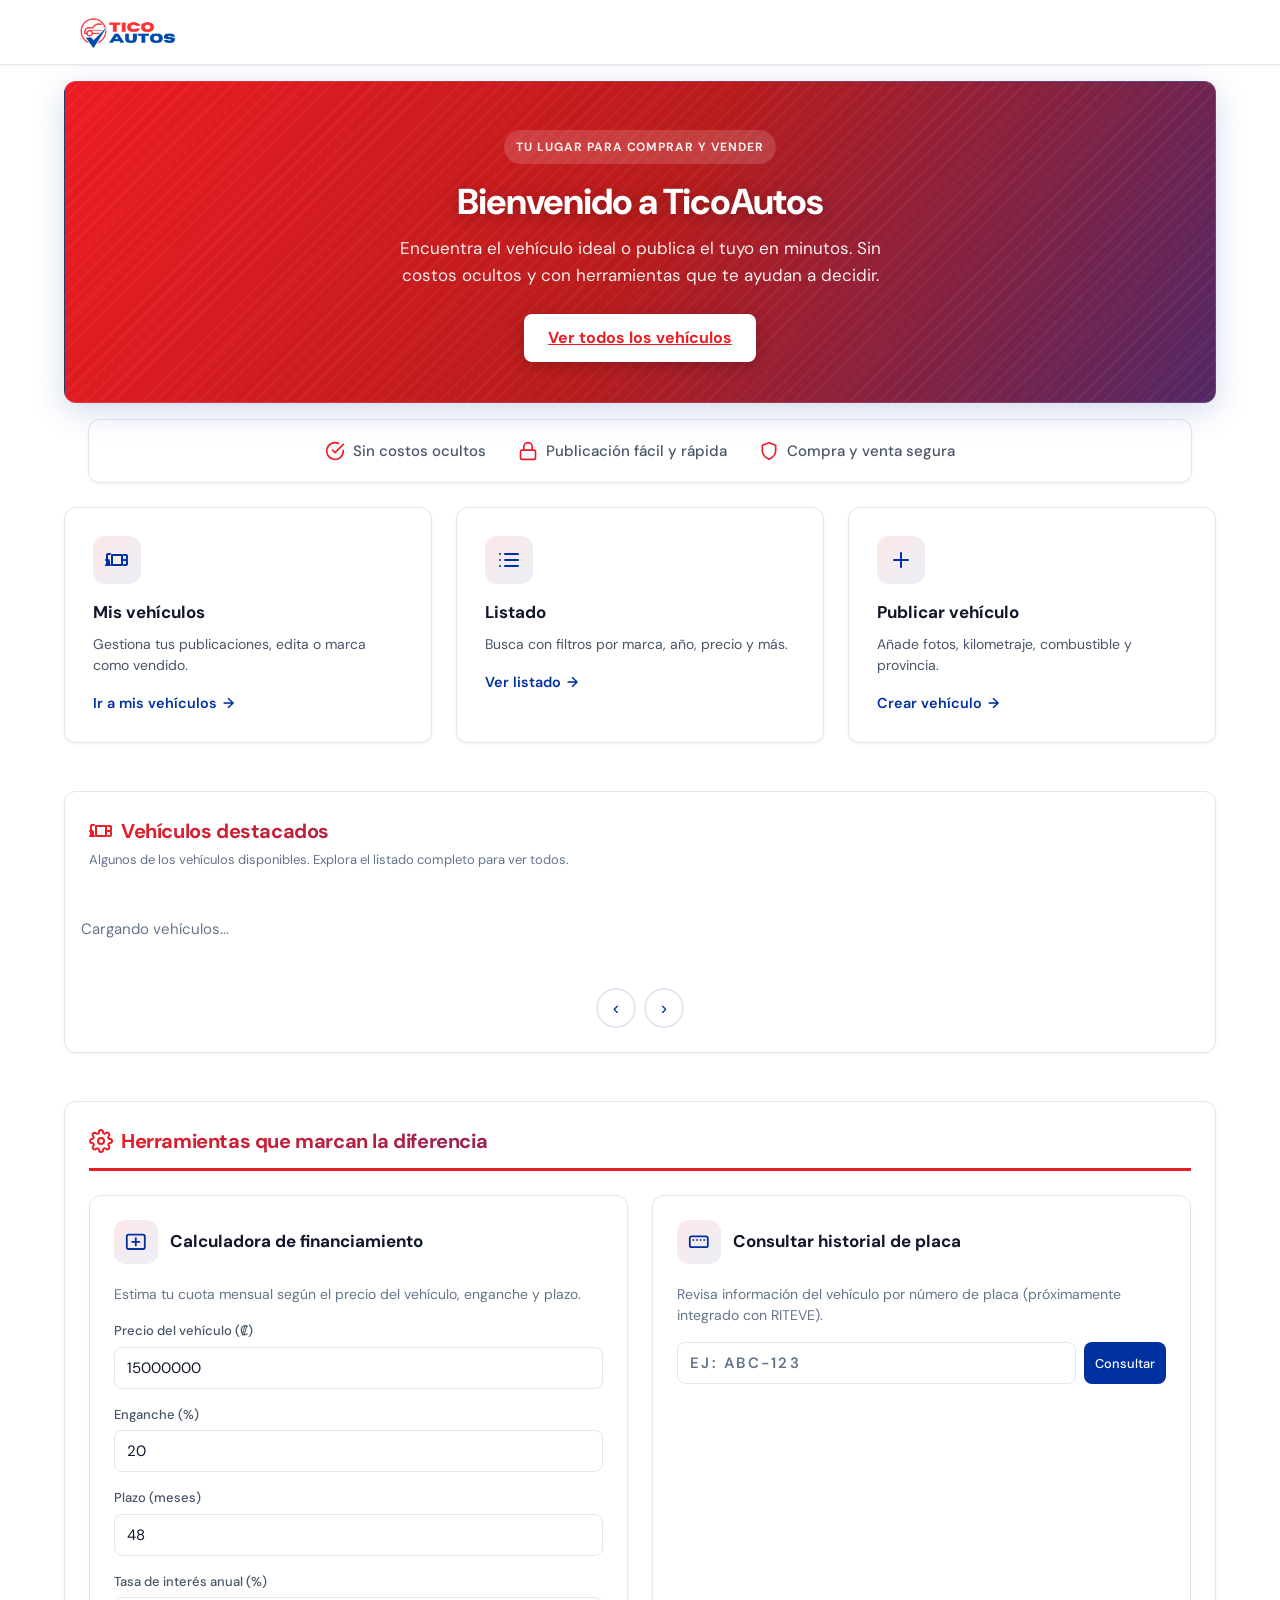
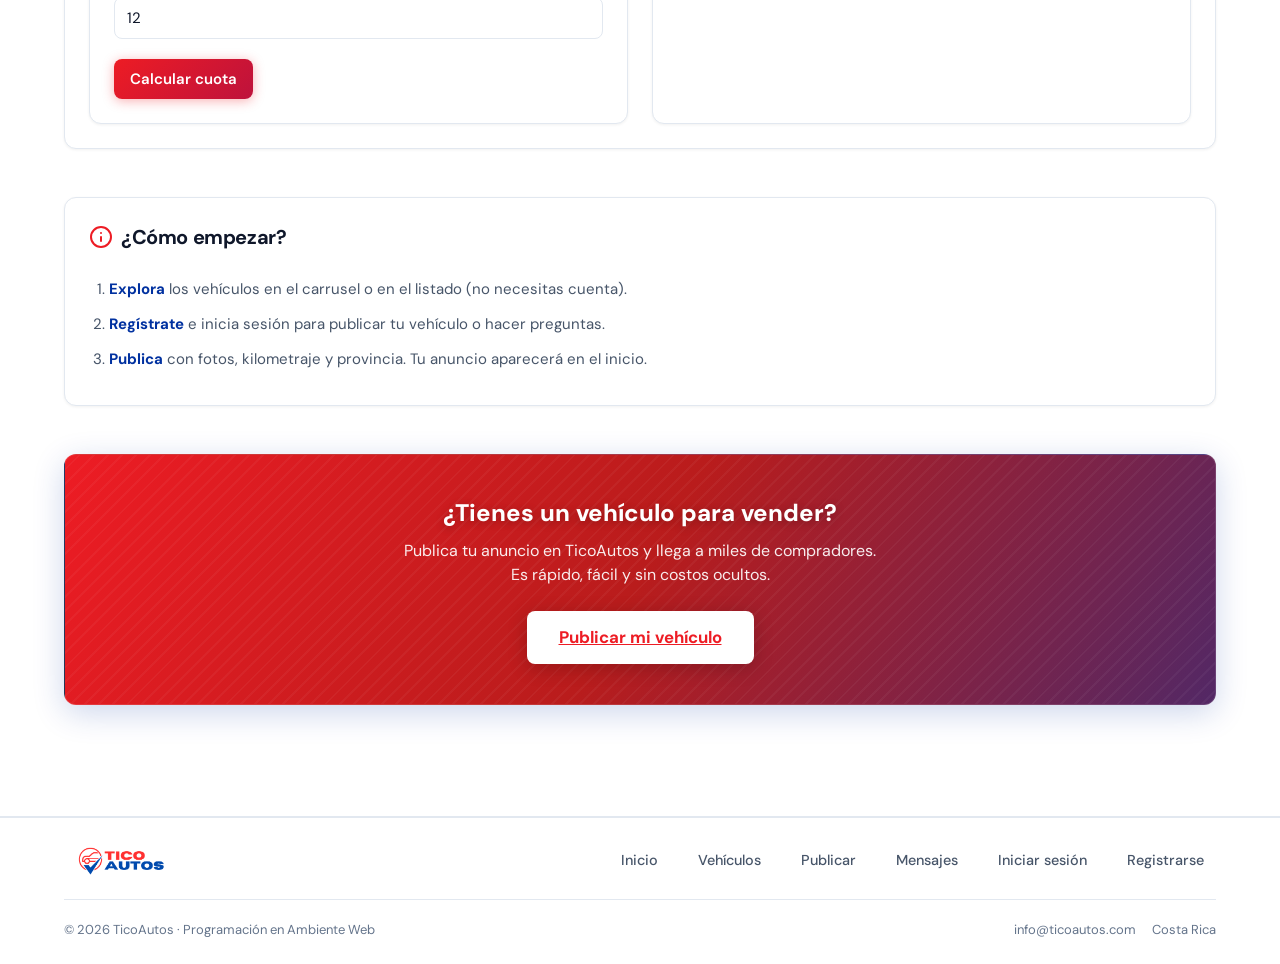
==== commit c2ddbea5: "Documentacion final de index para comprension total ante funcionamiento del sitio" ====
--- a/index.html
+++ b/index.html
@@ -6,7 +6,9 @@
 
   <title>TicoAutos - Inicio</title>
   
+  <!-- CSS principal del sitio -->
   <link rel="stylesheet" href="css/styles.css">
+  <!-- Config global del proyecto (por ejemplo: API_BASE y API_ORIGIN) -->
   <script src="js/config.js"></script>
 </head>
 <body>
@@ -21,15 +23,18 @@
     </header>
 
     <main class="app-main dashboard-main">
+      <!-- Bloque principal de bienvenida -->
       <section class="dashboard-hero hero-bg">
         <span class="dashboard-hero-badge">Tu lugar para comprar y vender</span>
         <h1 class="dashboard-hero-title">Bienvenido a TicoAutos</h1>
         <p class="dashboard-hero-subtitle">
           Encuentra el vehículo ideal o publica el tuyo en minutos. Sin costos ocultos y con herramientas que te ayudan a decidir.
         </p>
+        <!-- CTA: lleva directo al listado completo -->
         <a href="pages/listado.html" class="btn btn-primary btn-cta" id="heroCta">Ver todos los vehículos</a>
       </section>
 
+      <!-- “Promesa” visual del sitio (solo UI, no hace llamadas al backend) -->
       <!-- Barra de confianza con íconos -->
       <section class="trust-bar" aria-label="Ventajas de TicoAutos">
         <div class="trust-bar-inner">
@@ -49,6 +54,7 @@
       </section>
 
       <!-- Atajos con íconos -->
+      <!-- Tarjetas: sirven como navegación rápida a secciones clave -->
       <section class="dashboard-cards">
         <div class="dashboard-card">
           <div class="dashboard-card-icon" aria-hidden="true">
@@ -77,6 +83,7 @@
       </section>
 
       <!-- Carrusel -->
+      <!-- Este carrusel se llena con JavaScript (carga “vehículos destacados”) -->
       <section class="carousel-section card">
         <div class="section-head">
           <h2 class="card-title">
@@ -86,20 +93,24 @@
           <p class="section-hint">Algunos de los vehículos disponibles. Explora el listado completo para ver todos.</p>
         </div>
         <div class="carousel-wrap">
+          <!-- Donde el JS inserta las tarjetas de vehículos -->
           <div id="vehiculosInicio" class="carousel-track" role="list">
             <p class="dashboard-vehicles-loading" id="vehiculosInicioLoading">Cargando vehículos...</p>
           </div>
+          <!-- Botones que mueven el carrusel con scroll horizontal -->
           <div class="carousel-nav" aria-label="Navegación del carrusel">
             <button type="button" id="carouselPrev" aria-label="Anterior">‹</button>
             <button type="button" id="carouselNext" aria-label="Siguiente">›</button>
           </div>
         </div>
         <p class="dashboard-vehicles-more" id="vehiculosInicioMore" style="display: none;">
+          <!-- Solo se muestra si hay resultados suficientes -->
           <a href="pages/listado.html" class="btn btn-secondary">Ver listado completo</a>
         </p>
       </section>
 
       <!-- Herramientas que marcan la diferencia -->
+      <!-- Incluye una calculadora (solo front) y una sección “placa” en modo info/modal -->
       <section class="tools-section card">
         <h2 class="section-title">
           <span class="icon icon--md" aria-hidden="true"><svg xmlns="http://www.w3.org/2000/svg" viewBox="0 0 24 24" stroke="currentColor" fill="none" stroke-width="2"><circle cx="12" cy="12" r="3"/><path d="M19.4 15a1.65 1.65 0 0 0 .33 1.82l.06.06a2 2 0 0 1 0 2.83 2 2 0 0 1-2.83 0l-.06-.06a1.65 1.65 0 0 0-1.82-.33 1.65 1.65 0 0 0-1 1.51V21a2 2 0 0 1-2 2 2 2 0 0 1-2-2v-.09A1.65 1.65 0 0 0 9 19.4a1.65 1.65 0 0 0-1.82.33l-.06.06a2 2 0 0 1-2.83 0 2 2 0 0 1 0-2.83l.06-.06a1.65 1.65 0 0 0 .33-1.82 1.65 1.65 0 0 0-1.51-1H3a2 2 0 0 1-2-2 2 2 0 0 1 2-2h.09A1.65 1.65 0 0 0 4.6 9a1.65 1.65 0 0 0-.33-1.82l-.06-.06a2 2 0 0 1 0-2.83 2 2 0 0 1 2.83 0l.06.06a1.65 1.65 0 0 0 1.82.33H9a1.65 1.65 0 0 0 1-1.51V3a2 2 0 0 1 2-2 2 2 0 0 1 2 2v.09a1.65 1.65 0 0 0 1 1.51 1.65 1.65 0 0 0 1.82-.33l.06-.06a2 2 0 0 1 2.83 0 2 2 0 0 1 0 2.83l-.06.06a1.65 1.65 0 0 0-.33 1.82V9a1.65 1.65 0 0 0 1.51 1H21a2 2 0 0 1 2 2 2 2 0 0 1-2 2h-.09a1.65 1.65 0 0 0-1.51 1z"/></svg></span>
@@ -199,6 +210,7 @@
     </div>
 
     <!-- Botón subir (aparece al hacer scroll) -->
+      <!-- Botón UX: vuelve arriba sin refrescar la página -->
     <button type="button" class="back-to-top" id="backToTop" aria-label="Volver arriba" title="Volver arriba">↑</button>
 
     <footer class="app-footer">
@@ -228,12 +240,15 @@
   </div>
 
   <script>
+    // Variables globales para conectar con el backend
     const API_BASE = window.APP_CONFIG.API_BASE;
     const API_ORIGIN = window.APP_CONFIG.API_ORIGIN;
+    // Usamos localStorage para saber si el usuario está logueado
     const AUTH_TOKEN_KEY = 'authToken';
     const AUTH_USER_KEY = 'authUser';
 
     document.addEventListener('DOMContentLoaded', () => {
+      // Leemos sesión desde el navegador
       const authToken = localStorage.getItem(AUTH_TOKEN_KEY);
       const authUser = localStorage.getItem(AUTH_USER_KEY);
       const nav = document.getElementById('appNav');
@@ -241,18 +256,22 @@
 
       const logoutIcon = '<svg xmlns="http://www.w3.org/2000/svg" width="20" height="20" viewBox="0 0 24 24" fill="none" stroke="currentColor" stroke-width="2" stroke-linecap="round" stroke-linejoin="round"><path d="M9 21H5a2 2 0 0 1-2-2V5a2 2 0 0 1 2-2h4"/><polyline points="16 17 21 12 16 7"/><line x1="21" y1="12" x2="9" y2="12"/></svg>';
       if (authToken && authUser) {
+        // Si hay sesión: el menú muestra secciones privadas y “Cerrar sesión”
         nav.innerHTML = '<a href="index.html" class="nav-active">Inicio</a><div class="nav-dropdown"><span class="nav-dropdown-trigger">Vehículos</span><div class="nav-dropdown-menu"><a href="pages/vehiculos.html">Mis vehículos</a><a href="pages/crear-vehiculo.html">Crear vehículo</a><a href="pages/listado.html">Ver listado</a></div></div><a href="pages/inbox.html">Mensajes</a><a href="pages/perfil.html">Mi perfil</a><a href="#" id="logoutLink" class="nav-logout" title="Cerrar sesión" aria-label="Cerrar sesión">' + logoutIcon + '</a>';
         if (heroCta) { heroCta.textContent = 'Crear vehículo'; heroCta.href = 'pages/crear-vehiculo.html'; }
         document.getElementById('logoutLink').addEventListener('click', e => {
           e.preventDefault();
+          // “Cerrar sesión”: solo limpia localStorage (no llama backend)
           localStorage.removeItem(AUTH_USER_KEY);
           localStorage.removeItem(AUTH_TOKEN_KEY);
           window.location.href = 'pages/login.html';
         });
       } else {
+        // Si no hay sesión: el menú es público (listado + registro/login)
         nav.innerHTML = '<a href="index.html" class="nav-active">Inicio</a><div class="nav-dropdown"><span class="nav-dropdown-trigger">Vehículos</span><div class="nav-dropdown-menu"><a href="pages/listado.html">Ver listado</a></div></div><a href="pages/registro.html">Registro</a><a href="pages/login.html">Iniciar sesión</a>';
       }
 
+      // Botones del carrusel: avanzan el “track” con scroll horizontal
       const track = document.querySelector('.carousel-track');
       document.getElementById('carouselPrev').addEventListener('click', () => {
         if (track) track.scrollBy({ left: -280, behavior: 'smooth' });
@@ -264,6 +283,7 @@
       // Botón volver arriba
       const backToTop = document.getElementById('backToTop');
       if (backToTop) {
+        // Se muestra cuando el usuario baja lo suficiente
         window.addEventListener('scroll', () => {
           backToTop.classList.toggle('is-visible', window.scrollY > 400);
         }, { passive: true });
@@ -272,7 +292,7 @@
         });
       }
 
-      // Animaciones al entrar en viewport
+      // Animaciones al entrar en el viewport (IntersectionObserver)
       const observerOptions = { threshold: 0.1, rootMargin: '0px 0px -40px 0px' };
       const observer = new IntersectionObserver((entries) => {
         entries.forEach(entry => {
@@ -287,6 +307,7 @@
       // Calculadora de financiamiento
       document.getElementById('calcFinancingForm').addEventListener('submit', function(e) {
         e.preventDefault();
+        // Usamos una aproximación de cuota tipo “interés compuesto” mensual
         const precio = Number(document.getElementById('calcPrecio').value) || 0;
         const enganchePct = Number(document.getElementById('calcEnganche').value) || 0;
         const plazo = Number(document.getElementById('calcPlazo').value) || 1;
@@ -307,6 +328,8 @@
       // Historial de placa: abrir modal
       document.getElementById('placaConsultarBtn').addEventListener('click', function() {
         const placa = document.getElementById('placaInput').value.trim();
+        // Por ahora la consulta real “todavía no existe”:
+        // el botón solo abre el modal informativo
         document.getElementById('modalPlaca').classList.add('is-open');
         document.getElementById('modalPlaca').setAttribute('aria-hidden', 'false');
       });
@@ -327,9 +350,11 @@
         }
       });
 
+      // Carga el carrusel de vehículos destacados al final de la inicializacion
       loadVehiculosInicio();
     });
 
+    // Parámetros para la “vitrina” del inicio
     function getCarouselParams() {
       const params = new URLSearchParams();
       params.set('limit', '8');
@@ -337,6 +362,7 @@
       return params.toString();
     }
 
+    // Seguridad simple al insertar texto desde el backend
     function escapeHtml(s) {
       if (!s) return '';
       const div = document.createElement('div');
@@ -344,11 +370,13 @@
       return div.innerHTML;
     }
 
+    // Formatea números con separadores locales
     function formatNumber(n) {
       if (n == null) return '0';
       return Number(n).toLocaleString('es-CR');
     }
 
+    // Carga “vehículos destacados” y los pinta como tarjetas clickeables
     async function loadVehiculosInicio() {
       const container = document.getElementById('vehiculosInicio');
       const more = document.getElementById('vehiculosInicioMore');
@@ -361,6 +389,7 @@
       const url = API_BASE + '/autos' + (query ? '?' + query : '');
 
       try {
+        // GET /autos?limit=8&page=1 (según los parámetros de arriba)
         const resp = await fetch(url);
         const result = await resp.json().catch(() => ({}));
         const loading = document.getElementById('vehiculosInicioLoading');
@@ -373,6 +402,7 @@
         const autos = result.data || result.autos || [];
 
         if (autos.length === 0) {
+          // Si no hay autos en el backend, mostramos un mensaje de “cero resultados”
           container.innerHTML = '<p class="empty-state">No hay vehículos publicados aún. Sé el primero en publicar el tuyo.</p>';
           return;
         }
@@ -381,7 +411,8 @@
           const id = auto._id || auto.id;
           const fotoUrl = auto.fotos && auto.fotos[0] ? API_ORIGIN + auto.fotos[0] : null;
           const owner = auto.owner_id?.nombre || auto.owner_id?.username || 'Anunciante';
-          return `<a href="pages/vehiculo.html?id=${id}" class="vehicle-card">
+          // Cada tarjeta lleva a /vehicles/:id (ruta de detalle del vehículo)
+          return `<a href="/vehicles/${encodeURIComponent(id)}" class="vehicle-card">
             <div class="vehicle-card-img">${fotoUrl ? `<img src="${escapeHtml(fotoUrl)}" alt="">` : '<span class="vehicle-card-noimg">Sin foto</span>'}
             </div>
             <div class="vehicle-card-body">
@@ -393,6 +424,7 @@
         }).join('');
 
         container.classList.add('loaded');
+        // Si hay al menos 1 resultado en esta “vitrina”, mostramos el link al listado completo
         if (autos.length >= 1 && more) more.style.display = 'block';
       } catch (err) {
         console.error(err);
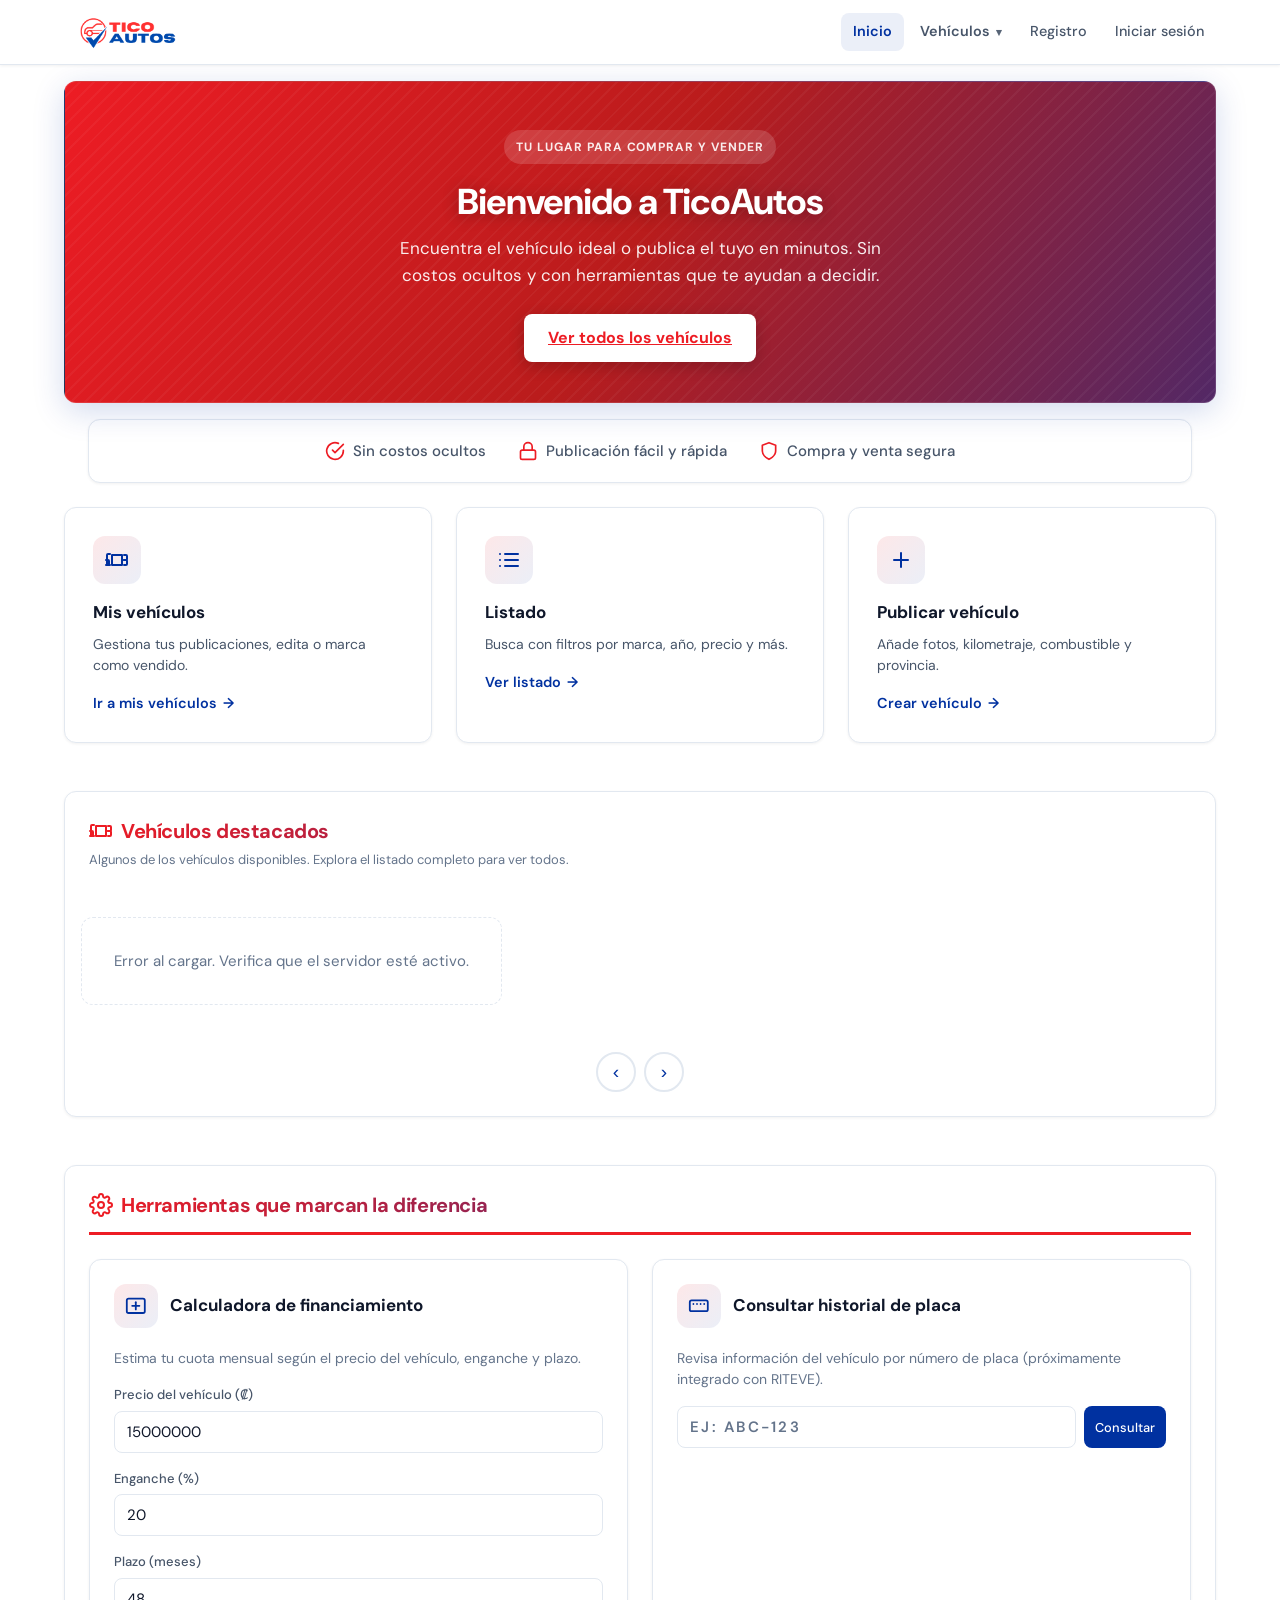
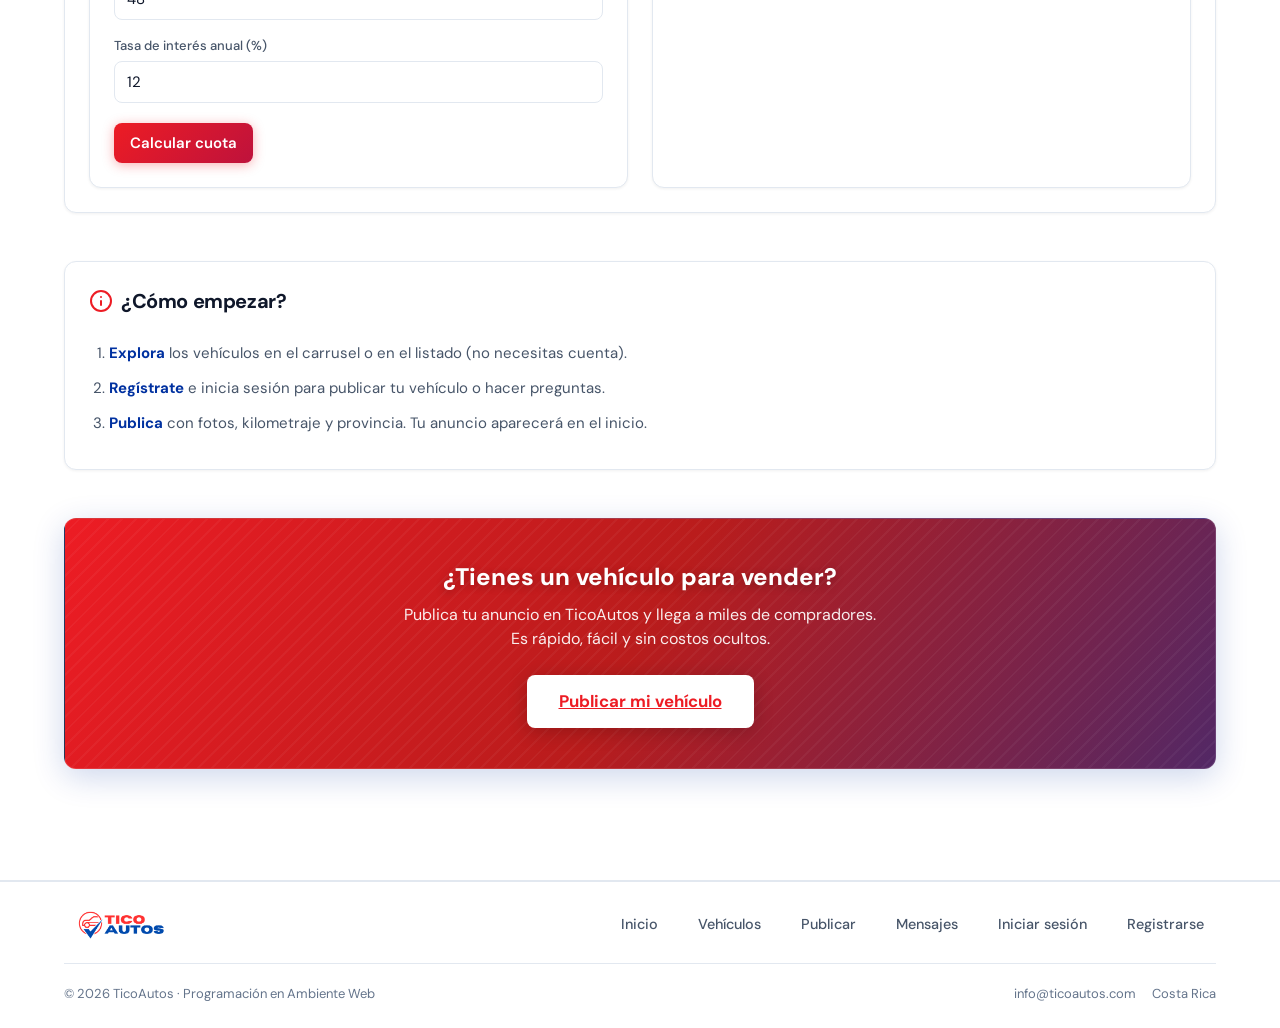
==== commit 56ffe3db: "Implementacion de CRUD protegido por JWT" ====
--- a/index.html
+++ b/index.html
@@ -6,9 +6,7 @@
 
   <title>TicoAutos - Inicio</title>
   
-  <!-- CSS principal del sitio -->
   <link rel="stylesheet" href="css/styles.css">
-  <!-- Config global del proyecto (por ejemplo: API_BASE y API_ORIGIN) -->
   <script src="js/config.js"></script>
 </head>
 <body>
@@ -23,18 +21,15 @@
     </header>
 
     <main class="app-main dashboard-main">
-      <!-- Bloque principal de bienvenida -->
       <section class="dashboard-hero hero-bg">
         <span class="dashboard-hero-badge">Tu lugar para comprar y vender</span>
         <h1 class="dashboard-hero-title">Bienvenido a TicoAutos</h1>
         <p class="dashboard-hero-subtitle">
           Encuentra el vehículo ideal o publica el tuyo en minutos. Sin costos ocultos y con herramientas que te ayudan a decidir.
         </p>
-        <!-- CTA: lleva directo al listado completo -->
         <a href="pages/listado.html" class="btn btn-primary btn-cta" id="heroCta">Ver todos los vehículos</a>
       </section>
 
-      <!-- “Promesa” visual del sitio (solo UI, no hace llamadas al backend) -->
       <!-- Barra de confianza con íconos -->
       <section class="trust-bar" aria-label="Ventajas de TicoAutos">
         <div class="trust-bar-inner">
@@ -54,7 +49,6 @@
       </section>
 
       <!-- Atajos con íconos -->
-      <!-- Tarjetas: sirven como navegación rápida a secciones clave -->
       <section class="dashboard-cards">
         <div class="dashboard-card">
           <div class="dashboard-card-icon" aria-hidden="true">
@@ -83,7 +77,6 @@
       </section>
 
       <!-- Carrusel -->
-      <!-- Este carrusel se llena con JavaScript (carga “vehículos destacados”) -->
       <section class="carousel-section card">
         <div class="section-head">
           <h2 class="card-title">
@@ -93,24 +86,20 @@
           <p class="section-hint">Algunos de los vehículos disponibles. Explora el listado completo para ver todos.</p>
         </div>
         <div class="carousel-wrap">
-          <!-- Donde el JS inserta las tarjetas de vehículos -->
           <div id="vehiculosInicio" class="carousel-track" role="list">
             <p class="dashboard-vehicles-loading" id="vehiculosInicioLoading">Cargando vehículos...</p>
           </div>
-          <!-- Botones que mueven el carrusel con scroll horizontal -->
           <div class="carousel-nav" aria-label="Navegación del carrusel">
             <button type="button" id="carouselPrev" aria-label="Anterior">‹</button>
             <button type="button" id="carouselNext" aria-label="Siguiente">›</button>
           </div>
         </div>
         <p class="dashboard-vehicles-more" id="vehiculosInicioMore" style="display: none;">
-          <!-- Solo se muestra si hay resultados suficientes -->
           <a href="pages/listado.html" class="btn btn-secondary">Ver listado completo</a>
         </p>
       </section>
 
       <!-- Herramientas que marcan la diferencia -->
-      <!-- Incluye una calculadora (solo front) y una sección “placa” en modo info/modal -->
       <section class="tools-section card">
         <h2 class="section-title">
           <span class="icon icon--md" aria-hidden="true"><svg xmlns="http://www.w3.org/2000/svg" viewBox="0 0 24 24" stroke="currentColor" fill="none" stroke-width="2"><circle cx="12" cy="12" r="3"/><path d="M19.4 15a1.65 1.65 0 0 0 .33 1.82l.06.06a2 2 0 0 1 0 2.83 2 2 0 0 1-2.83 0l-.06-.06a1.65 1.65 0 0 0-1.82-.33 1.65 1.65 0 0 0-1 1.51V21a2 2 0 0 1-2 2 2 2 0 0 1-2-2v-.09A1.65 1.65 0 0 0 9 19.4a1.65 1.65 0 0 0-1.82.33l-.06.06a2 2 0 0 1-2.83 0 2 2 0 0 1 0-2.83l.06-.06a1.65 1.65 0 0 0 .33-1.82 1.65 1.65 0 0 0-1.51-1H3a2 2 0 0 1-2-2 2 2 0 0 1 2-2h.09A1.65 1.65 0 0 0 4.6 9a1.65 1.65 0 0 0-.33-1.82l-.06-.06a2 2 0 0 1 0-2.83 2 2 0 0 1 2.83 0l.06.06a1.65 1.65 0 0 0 1.82.33H9a1.65 1.65 0 0 0 1-1.51V3a2 2 0 0 1 2-2 2 2 0 0 1 2 2v.09a1.65 1.65 0 0 0 1 1.51 1.65 1.65 0 0 0 1.82-.33l.06-.06a2 2 0 0 1 2.83 0 2 2 0 0 1 0 2.83l-.06.06a1.65 1.65 0 0 0-.33 1.82V9a1.65 1.65 0 0 0 1.51 1H21a2 2 0 0 1 2 2 2 2 0 0 1-2 2h-.09a1.65 1.65 0 0 0-1.51 1z"/></svg></span>
@@ -210,7 +199,6 @@
     </div>
 
     <!-- Botón subir (aparece al hacer scroll) -->
-      <!-- Botón UX: vuelve arriba sin refrescar la página -->
     <button type="button" class="back-to-top" id="backToTop" aria-label="Volver arriba" title="Volver arriba">↑</button>
 
     <footer class="app-footer">
@@ -240,15 +228,12 @@
   </div>
 
   <script>
-    // Variables globales para conectar con el backend
     const API_BASE = window.APP_CONFIG.API_BASE;
     const API_ORIGIN = window.APP_CONFIG.API_ORIGIN;
-    // Usamos localStorage para saber si el usuario está logueado
     const AUTH_TOKEN_KEY = 'authToken';
     const AUTH_USER_KEY = 'authUser';
 
     document.addEventListener('DOMContentLoaded', () => {
-      // Leemos sesión desde el navegador
       const authToken = localStorage.getItem(AUTH_TOKEN_KEY);
       const authUser = localStorage.getItem(AUTH_USER_KEY);
       const nav = document.getElementById('appNav');
@@ -256,22 +241,18 @@
 
       const logoutIcon = '<svg xmlns="http://www.w3.org/2000/svg" width="20" height="20" viewBox="0 0 24 24" fill="none" stroke="currentColor" stroke-width="2" stroke-linecap="round" stroke-linejoin="round"><path d="M9 21H5a2 2 0 0 1-2-2V5a2 2 0 0 1 2-2h4"/><polyline points="16 17 21 12 16 7"/><line x1="21" y1="12" x2="9" y2="12"/></svg>';
       if (authToken && authUser) {
-        // Si hay sesión: el menú muestra secciones privadas y “Cerrar sesión”
         nav.innerHTML = '<a href="index.html" class="nav-active">Inicio</a><div class="nav-dropdown"><span class="nav-dropdown-trigger">Vehículos</span><div class="nav-dropdown-menu"><a href="pages/vehiculos.html">Mis vehículos</a><a href="pages/crear-vehiculo.html">Crear vehículo</a><a href="pages/listado.html">Ver listado</a></div></div><a href="pages/inbox.html">Mensajes</a><a href="pages/perfil.html">Mi perfil</a><a href="#" id="logoutLink" class="nav-logout" title="Cerrar sesión" aria-label="Cerrar sesión">' + logoutIcon + '</a>';
         if (heroCta) { heroCta.textContent = 'Crear vehículo'; heroCta.href = 'pages/crear-vehiculo.html'; }
         document.getElementById('logoutLink').addEventListener('click', e => {
           e.preventDefault();
-          // “Cerrar sesión”: solo limpia localStorage (no llama backend)
           localStorage.removeItem(AUTH_USER_KEY);
           localStorage.removeItem(AUTH_TOKEN_KEY);
           window.location.href = 'pages/login.html';
         });
       } else {
-        // Si no hay sesión: el menú es público (listado + registro/login)
         nav.innerHTML = '<a href="index.html" class="nav-active">Inicio</a><div class="nav-dropdown"><span class="nav-dropdown-trigger">Vehículos</span><div class="nav-dropdown-menu"><a href="pages/listado.html">Ver listado</a></div></div><a href="pages/registro.html">Registro</a><a href="pages/login.html">Iniciar sesión</a>';
       }
 
-      // Botones del carrusel: avanzan el “track” con scroll horizontal
       const track = document.querySelector('.carousel-track');
       document.getElementById('carouselPrev').addEventListener('click', () => {
         if (track) track.scrollBy({ left: -280, behavior: 'smooth' });
@@ -283,7 +264,6 @@
       // Botón volver arriba
       const backToTop = document.getElementById('backToTop');
       if (backToTop) {
-        // Se muestra cuando el usuario baja lo suficiente
         window.addEventListener('scroll', () => {
           backToTop.classList.toggle('is-visible', window.scrollY > 400);
         }, { passive: true });
@@ -292,7 +272,7 @@
         });
       }
 
-      // Animaciones al entrar en el viewport (IntersectionObserver)
+      // Animaciones al entrar en viewport
       const observerOptions = { threshold: 0.1, rootMargin: '0px 0px -40px 0px' };
       const observer = new IntersectionObserver((entries) => {
         entries.forEach(entry => {
@@ -307,7 +287,6 @@
       // Calculadora de financiamiento
       document.getElementById('calcFinancingForm').addEventListener('submit', function(e) {
         e.preventDefault();
-        // Usamos una aproximación de cuota tipo “interés compuesto” mensual
         const precio = Number(document.getElementById('calcPrecio').value) || 0;
         const enganchePct = Number(document.getElementById('calcEnganche').value) || 0;
         const plazo = Number(document.getElementById('calcPlazo').value) || 1;
@@ -328,8 +307,6 @@
       // Historial de placa: abrir modal
       document.getElementById('placaConsultarBtn').addEventListener('click', function() {
         const placa = document.getElementById('placaInput').value.trim();
-        // Por ahora la consulta real “todavía no existe”:
-        // el botón solo abre el modal informativo
         document.getElementById('modalPlaca').classList.add('is-open');
         document.getElementById('modalPlaca').setAttribute('aria-hidden', 'false');
       });
@@ -350,11 +327,9 @@
         }
       });
 
-      // Carga el carrusel de vehículos destacados al final de la inicializacion
       loadVehiculosInicio();
     });
 
-    // Parámetros para la “vitrina” del inicio
     function getCarouselParams() {
       const params = new URLSearchParams();
       params.set('limit', '8');
@@ -362,7 +337,6 @@
       return params.toString();
     }
 
-    // Seguridad simple al insertar texto desde el backend
     function escapeHtml(s) {
       if (!s) return '';
       const div = document.createElement('div');
@@ -370,13 +344,11 @@
       return div.innerHTML;
     }
 
-    // Formatea números con separadores locales
     function formatNumber(n) {
       if (n == null) return '0';
       return Number(n).toLocaleString('es-CR');
     }
 
-    // Carga “vehículos destacados” y los pinta como tarjetas clickeables
     async function loadVehiculosInicio() {
       const container = document.getElementById('vehiculosInicio');
       const more = document.getElementById('vehiculosInicioMore');
@@ -389,7 +361,6 @@
       const url = API_BASE + '/autos' + (query ? '?' + query : '');
 
       try {
-        // GET /autos?limit=8&page=1 (según los parámetros de arriba)
         const resp = await fetch(url);
         const result = await resp.json().catch(() => ({}));
         const loading = document.getElementById('vehiculosInicioLoading');
@@ -402,7 +373,6 @@
         const autos = result.data || result.autos || [];
 
         if (autos.length === 0) {
-          // Si no hay autos en el backend, mostramos un mensaje de “cero resultados”
           container.innerHTML = '<p class="empty-state">No hay vehículos publicados aún. Sé el primero en publicar el tuyo.</p>';
           return;
         }
@@ -411,8 +381,7 @@
           const id = auto._id || auto.id;
           const fotoUrl = auto.fotos && auto.fotos[0] ? API_ORIGIN + auto.fotos[0] : null;
           const owner = auto.owner_id?.nombre || auto.owner_id?.username || 'Anunciante';
-          // Cada tarjeta lleva a /vehicles/:id (ruta de detalle del vehículo)
-          return `<a href="/vehicles/${encodeURIComponent(id)}" class="vehicle-card">
+          return `<a href="/pages/vehiculo.html?id=${encodeURIComponent(id)}" class="vehicle-card">
             <div class="vehicle-card-img">${fotoUrl ? `<img src="${escapeHtml(fotoUrl)}" alt="">` : '<span class="vehicle-card-noimg">Sin foto</span>'}
             </div>
             <div class="vehicle-card-body">
@@ -424,7 +393,6 @@
         }).join('');
 
         container.classList.add('loaded');
-        // Si hay al menos 1 resultado en esta “vitrina”, mostramos el link al listado completo
         if (autos.length >= 1 && more) more.style.display = 'block';
       } catch (err) {
         console.error(err);
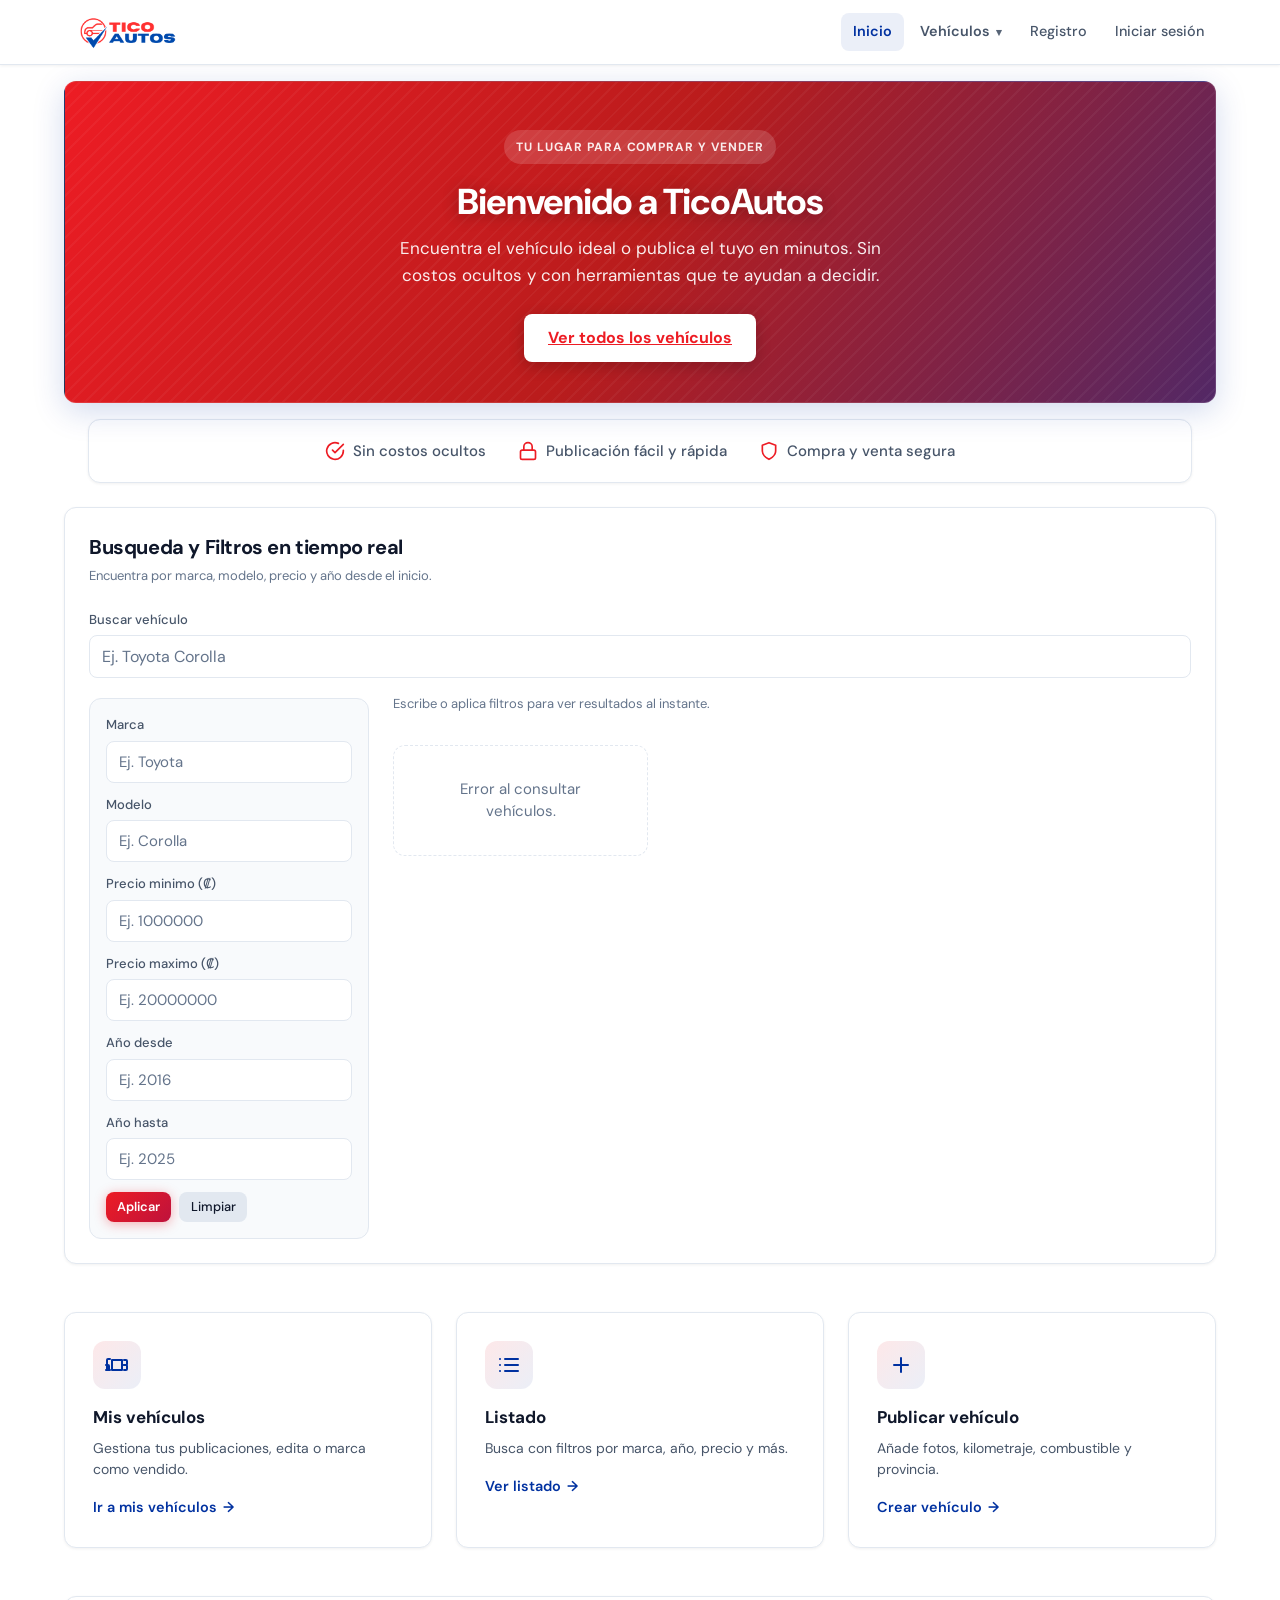
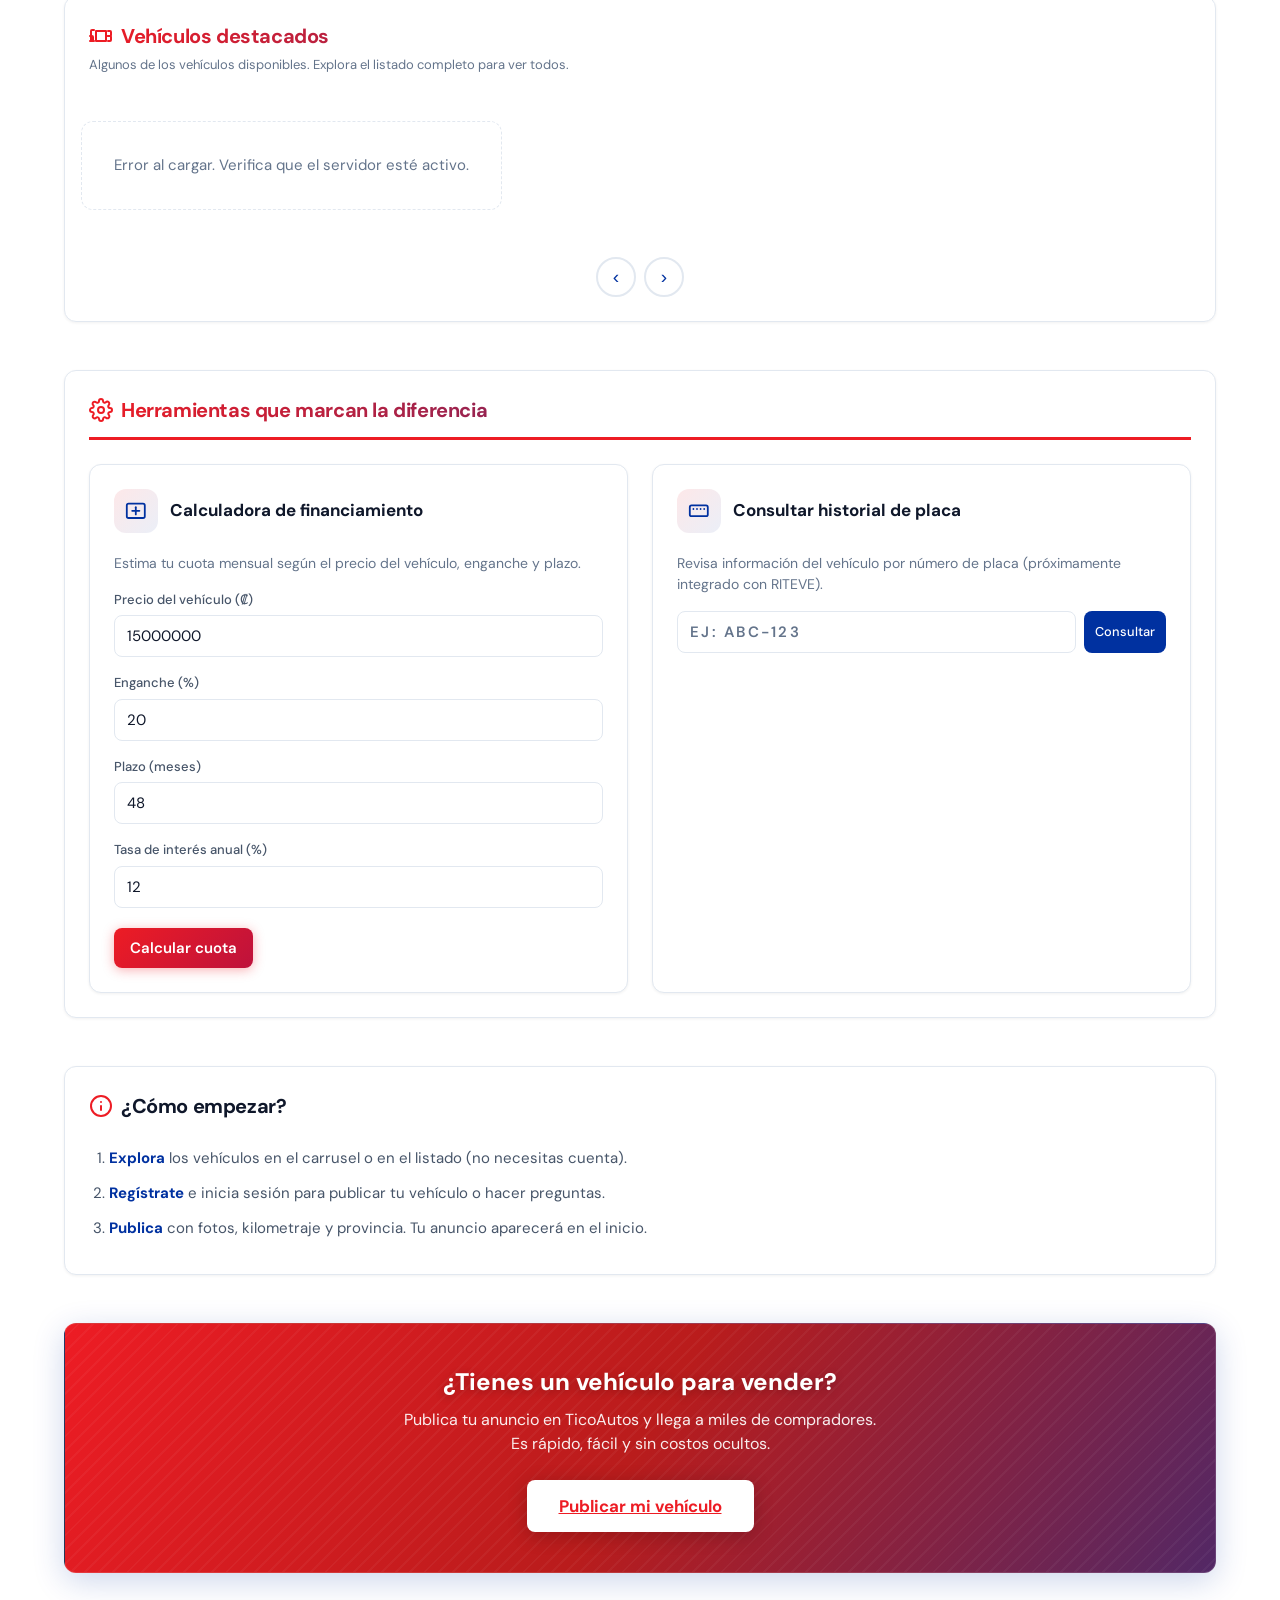
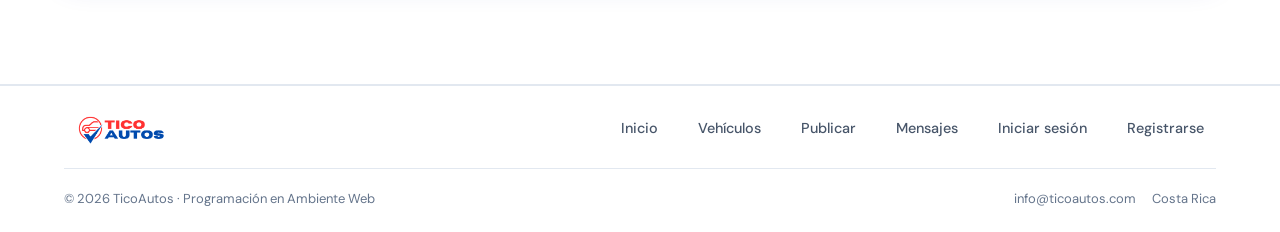
==== commit 2dfc859c: "Barra de búsqueda y filtros laterales en la página principal" ====
--- a/index.html
+++ b/index.html
@@ -45,6 +45,56 @@
             <span class="icon icon--md" aria-hidden="true"><svg xmlns="http://www.w3.org/2000/svg" viewBox="0 0 24 24" stroke="currentColor" fill="none" stroke-width="2"><path d="M12 22s8-4 8-10V5l-8-3-8 3v7c0 6 8 10 8 10z"/></svg></span>
             Compra y venta segura
           </span>
+        </div>
+      </section>
+
+      <section class="card home-search-card">
+        <div class="section-head">
+          <h2 class="card-title">Busqueda y Filtros en tiempo real</h2>
+          <p class="section-hint">Encuentra por marca, modelo, precio y año desde el inicio.</p>
+        </div>
+
+        <div class="home-search-bar-wrap">
+          <label for="homeSearchInput" class="form-label">Buscar vehículo</label>
+          <input type="text" id="homeSearchInput" class="form-input home-search-input" placeholder="Ej. Toyota Corolla" autocomplete="off">
+        </div>
+
+        <div class="home-search-layout">
+          <aside class="home-search-sidebar" aria-label="Filtros laterales">
+            <div class="form-group">
+              <label class="form-label" for="homeMarca">Marca</label>
+              <input type="text" id="homeMarca" class="form-input" placeholder="Ej. Toyota">
+            </div>
+            <div class="form-group">
+              <label class="form-label" for="homeModelo">Modelo</label>
+              <input type="text" id="homeModelo" class="form-input" placeholder="Ej. Corolla">
+            </div>
+            <div class="form-group">
+              <label class="form-label" for="homeMinPrecio">Precio minimo (₡)</label>
+              <input type="number" id="homeMinPrecio" class="form-input" min="0" placeholder="Ej. 1000000">
+            </div>
+            <div class="form-group">
+              <label class="form-label" for="homeMaxPrecio">Precio maximo (₡)</label>
+              <input type="number" id="homeMaxPrecio" class="form-input" min="0" placeholder="Ej. 20000000">
+            </div>
+            <div class="form-group">
+              <label class="form-label" for="homeMinAnio">Año desde</label>
+              <input type="number" id="homeMinAnio" class="form-input" min="1900" max="2100" placeholder="Ej. 2016">
+            </div>
+            <div class="form-group">
+              <label class="form-label" for="homeMaxAnio">Año hasta</label>
+              <input type="number" id="homeMaxAnio" class="form-input" min="1900" max="2100" placeholder="Ej. 2025">
+            </div>
+            <div class="home-search-sidebar-actions">
+              <button type="button" id="homeApplyFiltersBtn" class="btn btn-primary btn-sm">Aplicar</button>
+              <button type="button" id="homeClearFiltersBtn" class="btn btn-light btn-sm">Limpiar</button>
+            </div>
+          </aside>
+
+          <div class="home-search-results">
+            <p class="section-hint" id="homeSearchHint">Escribe o aplica filtros para ver resultados al instante.</p>
+            <div id="homeSearchResults" class="home-results-grid" role="list"></div>
+          </div>
         </div>
       </section>
 
@@ -327,8 +377,125 @@
         }
       });
 
+      initHomeSearch();
       loadVehiculosInicio();
     });
+
+    let homeSearchTimer = null;
+
+    function initHomeSearch() {
+      const searchInput = document.getElementById('homeSearchInput');
+      const applyBtn = document.getElementById('homeApplyFiltersBtn');
+      const clearBtn = document.getElementById('homeClearFiltersBtn');
+      if (!searchInput || !applyBtn || !clearBtn) return;
+
+      const dynamicInputs = [
+        'homeMarca',
+        'homeModelo',
+        'homeMinPrecio',
+        'homeMaxPrecio',
+        'homeMinAnio',
+        'homeMaxAnio'
+      ];
+
+      searchInput.addEventListener('input', () => {
+        if (homeSearchTimer) clearTimeout(homeSearchTimer);
+        homeSearchTimer = setTimeout(() => {
+          loadHomeSearchResults();
+        }, 300);
+      });
+
+      dynamicInputs.forEach((id) => {
+        const el = document.getElementById(id);
+        if (!el) return;
+        el.addEventListener('change', loadHomeSearchResults);
+      });
+
+      applyBtn.addEventListener('click', loadHomeSearchResults);
+      clearBtn.addEventListener('click', () => {
+        searchInput.value = '';
+        dynamicInputs.forEach((id) => {
+          const el = document.getElementById(id);
+          if (el) el.value = '';
+        });
+        loadHomeSearchResults();
+      });
+
+      loadHomeSearchResults();
+    }
+
+    function getHomeFilters() {
+      return {
+        search: (document.getElementById('homeSearchInput')?.value || '').trim(),
+        marca: (document.getElementById('homeMarca')?.value || '').trim(),
+        modelo: (document.getElementById('homeModelo')?.value || '').trim(),
+        minPrecio: (document.getElementById('homeMinPrecio')?.value || '').trim(),
+        maxPrecio: (document.getElementById('homeMaxPrecio')?.value || '').trim(),
+        minAnio: (document.getElementById('homeMinAnio')?.value || '').trim(),
+        maxAnio: (document.getElementById('homeMaxAnio')?.value || '').trim()
+      };
+    }
+
+    function buildHomeSearchParams() {
+      const filters = getHomeFilters();
+      const params = new URLSearchParams();
+      if (filters.search) params.set('search', filters.search);
+      if (filters.marca) params.set('marca', filters.marca);
+      if (filters.modelo) params.set('modelo', filters.modelo);
+      if (filters.minPrecio) params.set('minPrecio', filters.minPrecio);
+      if (filters.maxPrecio) params.set('maxPrecio', filters.maxPrecio);
+      if (filters.minAnio) params.set('minAnio', filters.minAnio);
+      if (filters.maxAnio) params.set('maxAnio', filters.maxAnio);
+      params.set('page', '1');
+      params.set('limit', '12');
+      return params.toString();
+    }
+
+    async function loadHomeSearchResults() {
+      const container = document.getElementById('homeSearchResults');
+      const hint = document.getElementById('homeSearchHint');
+      if (!container || !hint) return;
+
+      container.innerHTML = '<p class="dashboard-vehicles-loading">Buscando...</p>';
+
+      const query = buildHomeSearchParams();
+      const url = API_BASE + '/autos' + (query ? '?' + query : '');
+
+      try {
+        const resp = await fetch(url);
+        const result = await resp.json().catch(() => ({}));
+        if (!resp.ok) {
+          container.innerHTML = '<p class="empty-state">No fue posible cargar la búsqueda.</p>';
+          return;
+        }
+
+        const autos = result.data || result.autos || [];
+        if (!autos.length) {
+          hint.textContent = 'No se encontraron vehículos con esos filtros.';
+          container.innerHTML = '<p class="empty-state">Intenta ajustar marca, modelo, precio o año.</p>';
+          return;
+        }
+
+        hint.textContent = 'Resultados dinámicos en tiempo real.';
+        container.innerHTML = autos.map(auto => {
+          const id = auto._id || auto.id;
+          const fotoUrl = auto.fotos && auto.fotos[0] ? API_ORIGIN + auto.fotos[0] : null;
+          const owner = auto.owner_id?.nombre || auto.owner_id?.username || 'Anunciante';
+          return `<a href="/pages/vehiculo.html?id=${encodeURIComponent(id)}" class="vehicle-card" role="listitem">
+            <div class="vehicle-card-img">${fotoUrl ? `<img src="${escapeHtml(fotoUrl)}" alt="">` : '<span class="vehicle-card-noimg">Sin foto</span>'}
+            </div>
+            <div class="vehicle-card-body">
+              <span class="vehicle-card-title">${escapeHtml(auto.marca || '')} ${escapeHtml(auto.modelo || '')}</span>
+              <span class="vehicle-card-meta">${auto.anio || ''} · ₡${formatNumber(auto.precio)} · ${escapeHtml(auto.estado || 'disponible')}</span>
+              <span class="vehicle-card-owner">${escapeHtml(String(owner))}</span>
+            </div>
+          </a>`;
+        }).join('');
+      } catch (error) {
+        console.error(error);
+        container.innerHTML = '<p class="empty-state">Error al consultar vehículos.</p>';
+      }
+    }
 
     function getCarouselParams() {
       const params = new URLSearchParams();
--- a/css/styles.css
+++ b/css/styles.css
@@ -1998,4 +1998,85 @@
     flex-direction: column;
     align-items: flex-start;
   }
+}
+
+/* ----- Home search (barra dinamica + filtros laterales) ----- */
+.home-search-card {
+  margin-bottom: var(--space-8);
+}
+
+.home-search-bar-wrap {
+  margin-bottom: var(--space-5);
+}
+
+.home-search-input {
+  font-size: 1rem;
+}
+
+.home-search-layout {
+  display: grid;
+  grid-template-columns: 280px minmax(0, 1fr);
+  gap: var(--space-6);
+}
+
+.home-search-sidebar {
+  background: var(--bg-elevated);
+  border: 1px solid var(--border);
+  border-radius: var(--radius-md);
+  padding: var(--space-4);
+  height: fit-content;
+}
+
+.home-search-sidebar .form-group {
+  margin-bottom: var(--space-3);
+}
+
+.home-search-sidebar-actions {
+  display: flex;
+  gap: var(--space-2);
+  margin-top: var(--space-3);
+}
+
+.home-search-results {
+  min-width: 0;
+}
+
+.home-results-grid {
+  display: grid;
+  grid-template-columns: repeat(auto-fill, minmax(220px, 1fr));
+  gap: var(--space-4);
+}
+
+.home-results-grid .vehicle-card {
+  min-height: 100%;
+}
+
+@media (max-width: 920px) {
+  .home-search-layout {
+    grid-template-columns: 1fr;
+  }
+
+  .home-search-sidebar {
+    display: grid;
+    grid-template-columns: 1fr 1fr;
+    gap: var(--space-3);
+  }
+
+  .home-search-sidebar .form-group {
+    margin-bottom: 0;
+  }
+
+  .home-search-sidebar-actions {
+    grid-column: 1 / -1;
+  }
+}
+
+@media (max-width: 560px) {
+  .home-search-sidebar {
+    grid-template-columns: 1fr;
+  }
+
+  .home-search-sidebar-actions {
+    flex-direction: column;
+  }
 }
